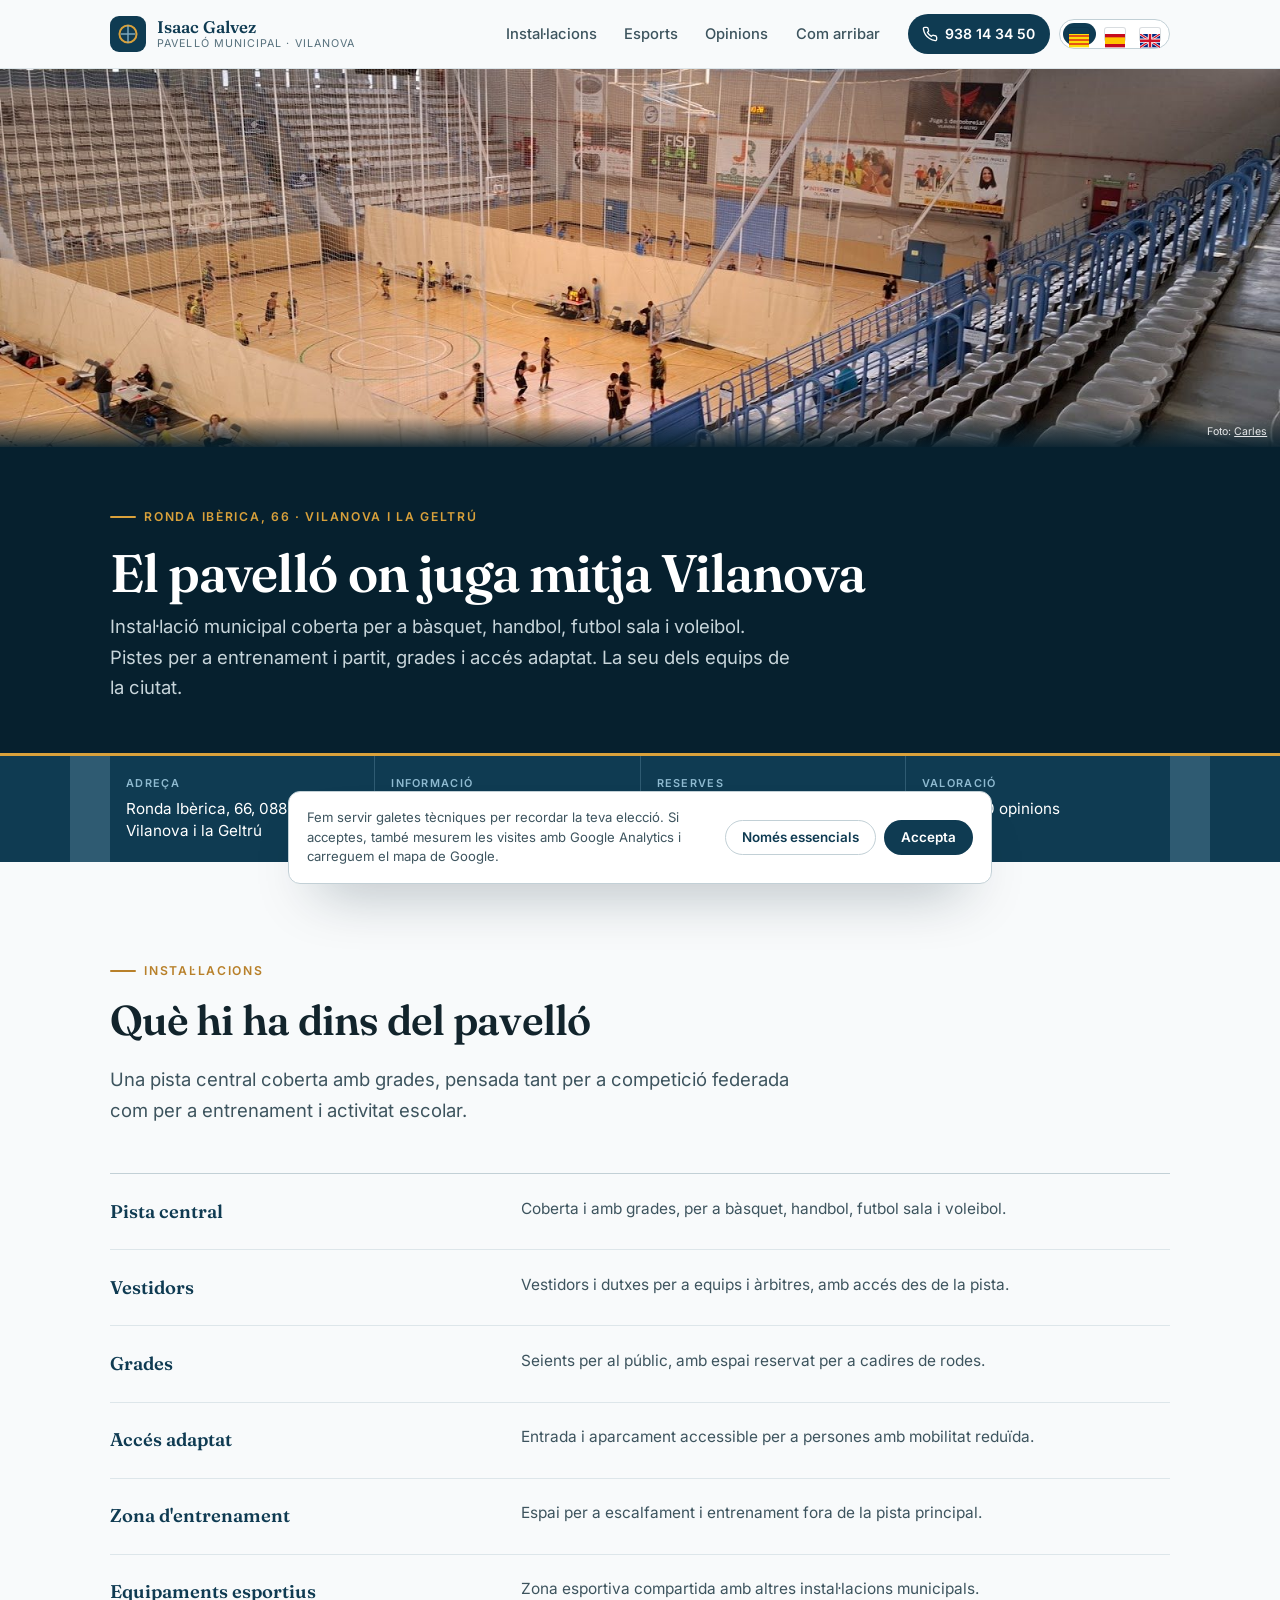
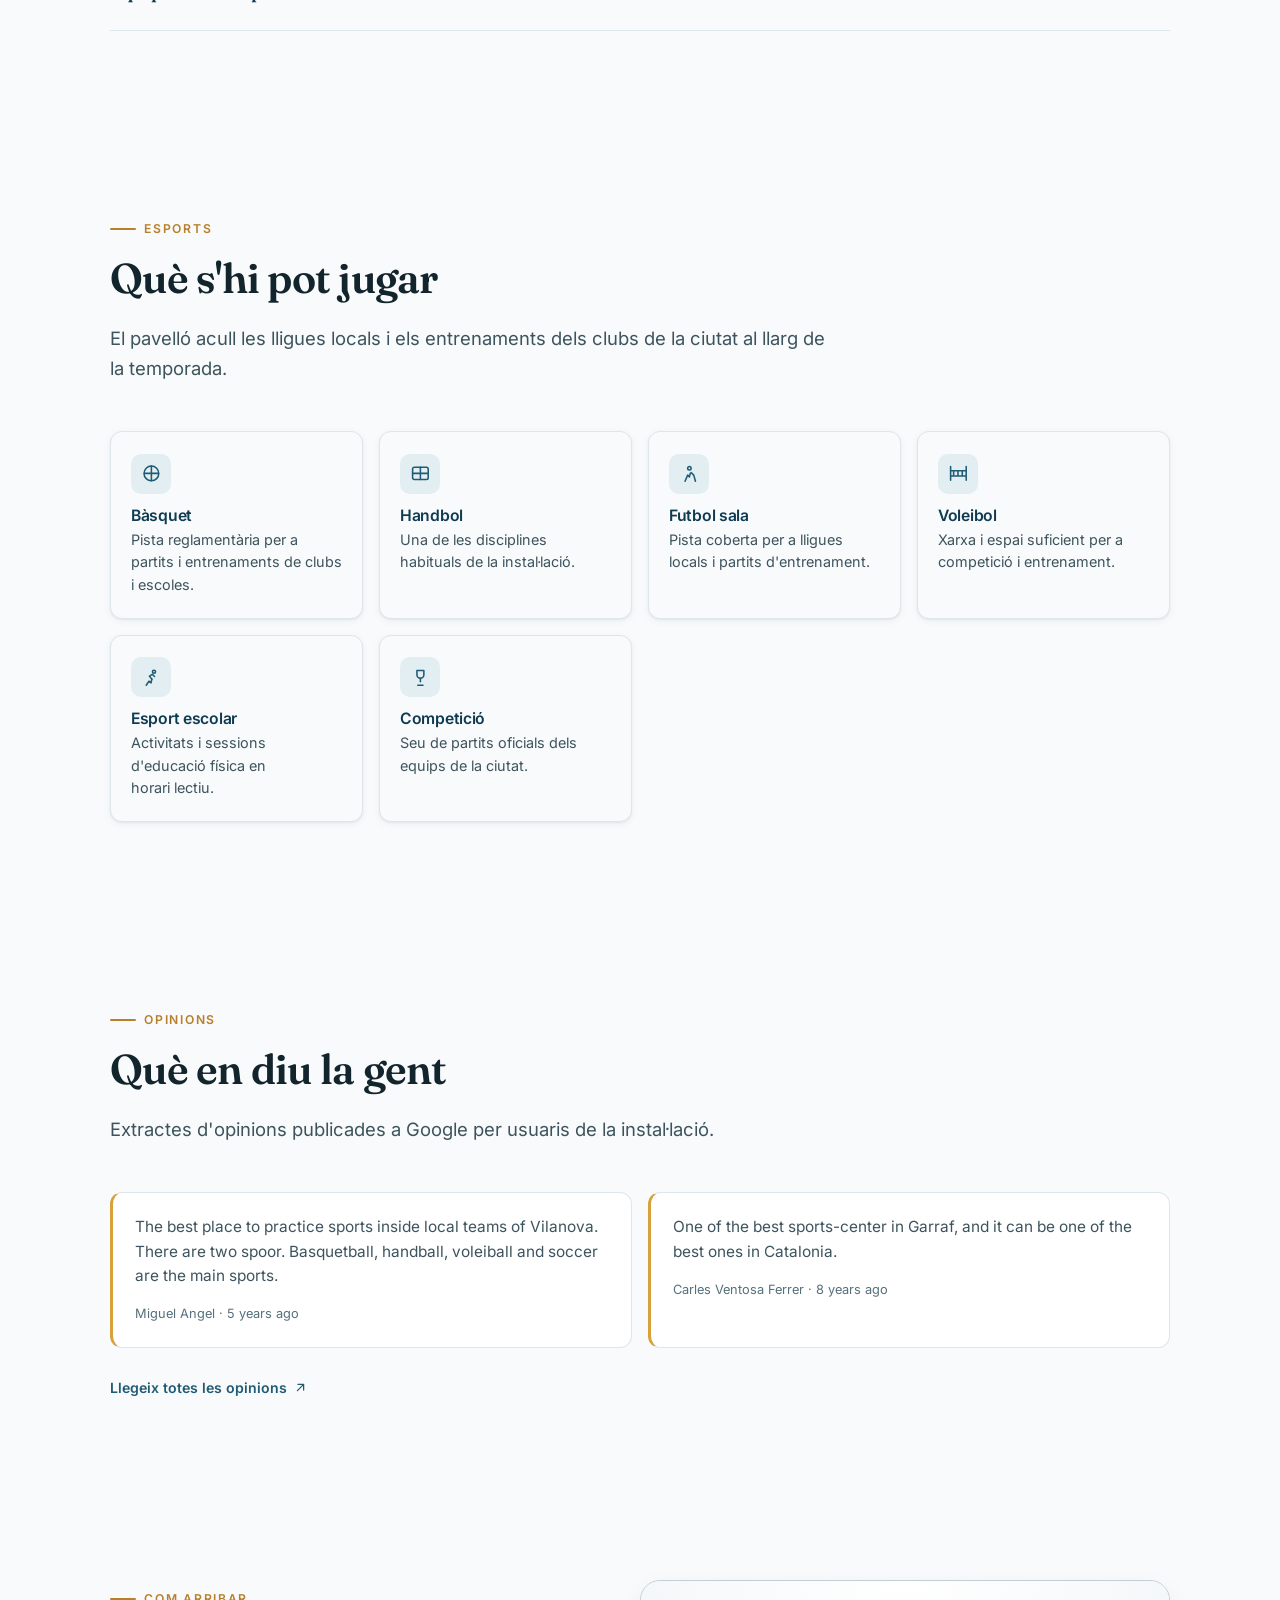
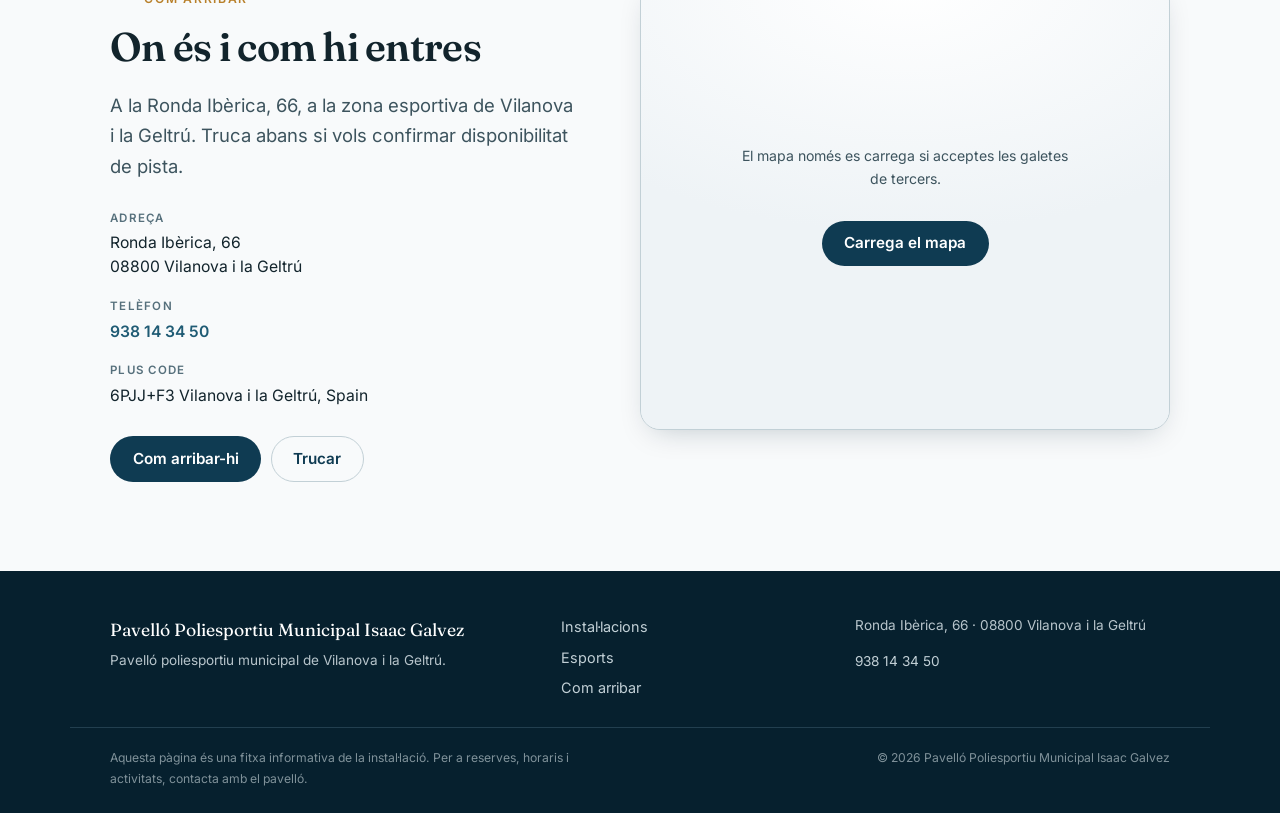
==== index.html @ d2d1a7c2 "Name the body sections for this business Anonymous <section class="section"> blocks read as a recolo" ====
<!DOCTYPE html>
<html lang="ca" dir="ltr">
<head>
<meta charset="utf-8">
<meta name="viewport" content="width=device-width, initial-scale=1">
<title>Pavelló Isaac Galvez · Poliesportiu municipal de Vilanova i la Geltrú</title>
<meta name="description" content="Pavelló poliesportiu municipal a la Ronda Ibèrica, 66, Vilanova i la Geltrú. Pistes per a bàsquet, handbol, futbol sala i voleibol, i espai per a entrenaments i competicions. Informació: 938 14 34 50.">
<meta name="author" content="Pavelló Poliesportiu Municipal Isaac Galvez">
<meta name="theme-color" content="#0f3b52">
<meta name="robots" content="index, follow">
<link rel="canonical" href="https://pavelloisaacgalvez.vilanovailageltru.info/">

<meta property="og:type" content="website">
<meta property="og:site_name" content="Pavelló Poliesportiu Municipal Isaac Galvez">
<meta property="og:title" content="Pavelló Isaac Galvez · Poliesportiu municipal de Vilanova i la Geltrú">
<meta property="og:description" content="Pavelló poliesportiu municipal a la Ronda Ibèrica, 66, Vilanova i la Geltrú. Pistes per a bàsquet, handbol, futbol sala i voleibol, i espai per a entrenaments i competicions. Informació: 938 14 34 50.">
<meta property="og:locale" content="ca_ES">
<meta property="og:url" content="https://pavelloisaacgalvez.vilanovailageltru.info/">
<meta property="og:image" content="https://pavelloisaacgalvez.vilanovailageltru.info/assets/img/og-image.jpg">
<meta property="og:image:width" content="1200">
<meta property="og:image:height" content="630">
<meta property="og:image:alt" content="Pavelló Poliesportiu Municipal Isaac Galvez, Vilanova i la Geltrú">
<meta name="twitter:card" content="summary_large_image">
<meta name="twitter:title" content="Pavelló Isaac Galvez · Poliesportiu municipal de Vilanova i la Geltrú">
<meta name="twitter:description" content="Pavelló poliesportiu municipal a la Ronda Ibèrica, 66, Vilanova i la Geltrú. Pistes per a bàsquet, handbol, futbol sala i voleibol, i espai per a entrenaments i competicions. Informació: 938 14 34 50.">
<meta name="twitter:image" content="https://pavelloisaacgalvez.vilanovailageltru.info/assets/img/og-image.jpg">


<link rel="alternate" hreflang="ca-ES" href="https://pavelloisaacgalvez.vilanovailageltru.info/">

<link rel="alternate" hreflang="es-ES" href="https://pavelloisaacgalvez.vilanovailageltru.info/es/">

<link rel="alternate" hreflang="en-GB" href="https://pavelloisaacgalvez.vilanovailageltru.info/en/">

<link rel="alternate" hreflang="x-default" href="https://pavelloisaacgalvez.vilanovailageltru.info/">


<link rel="icon" href="./assets/img/favicon.svg" type="image/svg+xml">
<link rel="apple-touch-icon" href="./assets/img/apple-touch-icon.png">
<link rel="manifest" href="./site.webmanifest">
<link rel="preload" href="./assets/fonts/fraunces-latin.woff2" as="font" type="font/woff2" crossorigin>
<link rel="preload" href="./assets/fonts/inter-latin.woff2" as="font" type="font/woff2" crossorigin>
<link rel="stylesheet" href="./assets/css/styles.css">

<!-- Google Analytics 4, consent-gated: nothing is fetched from Google until the
     visitor accepts, and storage stays denied by default until then. -->
<script>
  (function () {
    var ID = 'G-71LT2Q093H';
    var KEY = 'cookie-consent-v1';
    var accepted = false;
    try { accepted = localStorage.getItem(KEY) === 'accepted'; } catch (e) {}

    window.dataLayer = window.dataLayer || [];
    window.gtag = function () { window.dataLayer.push(arguments); };
    gtag('js', new Date());

    gtag('consent', 'default', {
      ad_storage: 'denied', ad_user_data: 'denied',
      ad_personalization: 'denied', analytics_storage: 'denied'
    });

    function load() {
      if (window.__gaLoaded) return;
      window.__gaLoaded = true;
      var s = document.createElement('script');
      s.async = true;
      s.src = 'https://www.googletagmanager.com/gtag/js?id=' + ID;
      document.head.appendChild(s);
      gtag('config', ID);
    }

    function grant() {
      load();
      gtag('consent', 'update', {
        ad_storage: 'granted', ad_user_data: 'granted',
        ad_personalization: 'granted', analytics_storage: 'granted'
      });
    }

    window.__analyticsConsent = function (isAccepted) {
      try { localStorage.setItem(KEY, isAccepted ? 'accepted' : 'essential'); } catch (e) {}
      if (isAccepted) grant();
    };

    if (accepted) grant();
  })();
</script>
<script type="application/ld+json">
{
  "@context": "https://schema.org",
  "@type": "SportsActivityLocation",
  "@id": "https://pavelloisaacgalvez.vilanovailageltru.info/#business",
  "name": "Pavelló Poliesportiu Municipal Isaac Galvez",
  "url": "https://pavelloisaacgalvez.vilanovailageltru.info",
  "image": "https://pavelloisaacgalvez.vilanovailageltru.info/assets/img/og-image.jpg",
  "telephone": "+34938143450",
  "address": {
    "@type": "PostalAddress",
    "streetAddress": "Ronda Ibèrica, 66",
    "postalCode": "08800",
    "addressLocality": "Vilanova i la Geltrú",
    "addressRegion": "Barcelona",
    "addressCountry": "ES"
  },
  "geo": {
    "@type": "GeoCoordinates",
    "latitude": 41.231128299999995,
    "longitude": 1.7302001999999999
  },
  "hasMap": "https://maps.google.com/?cid=15196568296949241903&g_mp=Cilnb29nbGUubWFwcy5wbGFjZXMudjEuUGxhY2VzLlNlYXJjaE5lYXJieRACGAQgAA",
  "inLanguage": "ca",
  "aggregateRating": {
    "@type": "AggregateRating",
    "ratingValue": 4.1,
    "reviewCount": 800,
    "bestRating": 5,
    "worstRating": 1
  }
}
</script>
</head>
<body>
<a class="skip-link" href="#main">Ves al contingut principal</a>

<header class="site-head">
  <div class="wrap site-head__inner">
    <a class="mark" href="./" aria-label="Pavelló Poliesportiu Municipal Isaac Galvez">
      <svg viewBox="0 0 40 40" width="36" height="36" aria-hidden="true">
        <rect width="40" height="40" rx="10" fill="#0f3b52"/>
        <circle cx="20" cy="20" r="9.5" fill="none" stroke="#d9a13b" stroke-width="2.2"/>
        <path d="M12 20h16M20 10.5v19" stroke="#8fbad0" stroke-width="1.6" opacity=".85"/>
      </svg>
      <span class="mark__text">
        <span class="mark__name">Isaac Galvez</span>
        <span class="mark__sub">Pavelló municipal · Vilanova</span>
      </span>
    </a>

    <nav class="site-nav" id="site-nav" data-open="false" aria-label="Navegació principal">
      <a href="#facilities">Instal·lacions</a>
      <a href="#sports">Esports</a>
      <a href="#reviews">Opinions</a>
      <a href="#visit">Com arribar</a>
    </nav>

    <div class="head-tools">
      <a class="head-phone" href="tel:+34938143450">
        <svg viewBox="0 0 24 24" width="16" height="16" fill="none" stroke="currentColor" stroke-width="2" stroke-linecap="round" stroke-linejoin="round" aria-hidden="true"><path d="M22 16.9v3a2 2 0 0 1-2.2 2 19.8 19.8 0 0 1-8.6-3.1 19.5 19.5 0 0 1-6-6A19.8 19.8 0 0 1 2.1 4.2 2 2 0 0 1 4.1 2h3a2 2 0 0 1 2 1.7c.1.9.4 1.8.7 2.6a2 2 0 0 1-.5 2.1L8.1 9.6a16 16 0 0 0 6 6l1.2-1.2a2 2 0 0 1 2.1-.5c.8.3 1.7.6 2.6.7a2 2 0 0 1 1.7 2.1Z"/></svg>
        938 14 34 50
      </a>
      <nav class="langs" aria-label="Canviar d&#39;idioma">
        
        <a class="langs__link" href="./" hreflang="ca" lang="ca" aria-current="true">
          <span class="langs__flag" aria-hidden="true"><svg viewBox="0 0 24 16"><rect width="24" height="16" fill="#fcdd09"/><g fill="#da121a"><rect y="1.6" width="24" height="1.6"/><rect y="6.4" width="24" height="1.6"/><rect y="11.2" width="24" height="1.6"/></g></svg></span>
          <span class="sr-only">Català</span>
        </a>
        
        <a class="langs__link" href="./es/" hreflang="es" lang="es">
          <span class="langs__flag" aria-hidden="true"><svg viewBox="0 0 24 16"><rect width="24" height="16" fill="#c60b1e"/><rect y="4" width="24" height="8" fill="#ffc400"/></svg></span>
          <span class="sr-only">Español</span>
        </a>
        
        <a class="langs__link" href="./en/" hreflang="en" lang="en">
          <span class="langs__flag" aria-hidden="true"><svg viewBox="0 0 24 16"><rect width="24" height="16" fill="#00247d"/><path d="M0 0 24 16M24 0 0 16" stroke="#fff" stroke-width="3.2"/><path d="M0 0 24 16M24 0 0 16" stroke="#cf142b" stroke-width="1.6"/><path d="M12 0v16M0 8h24" stroke="#fff" stroke-width="5.2"/><path d="M12 0v16M0 8h24" stroke="#cf142b" stroke-width="3"/></svg></span>
          <span class="sr-only">English</span>
        </a>
        
      </nav>
      <button class="nav-toggle" type="button" aria-expanded="false" aria-controls="site-nav" aria-label="Obre el menú de navegació">
        <svg viewBox="0 0 24 24" width="22" height="22" fill="none" stroke="currentColor" stroke-width="2" stroke-linecap="round" aria-hidden="true"><path d="M4 7h16M4 12h16M4 17h16"/></svg>
      </button>
    </div>
  </div>
</header>

<main id="main">

  <!-- HERO: a public facility, so the photo is the whole masthead and the two facts
       that matter (where, and when can I book) sit directly under it. -->
  <section class="masthead" aria-labelledby="masthead-title">
    
    <figure class="masthead__photo">
      <img src="./assets/img/hero-photo.jpg" alt="foto del pavelló poliesportiu" width="1600" height="1200" fetchpriority="high" decoding="async">
      
      <figcaption data-photo-credit>Foto: <a href="https://maps.google.com/maps/contrib/104892220434353843650" target="_blank" rel="noopener nofollow">Carles</a></figcaption>
      
    </figure>
    
    <div class="wrap masthead__body">
      <p class="kicker">Ronda Ibèrica, 66 · Vilanova i la Geltrú</p>
      <h1 id="masthead-title">El pavelló on juga mitja Vilanova</h1>
      <p class="masthead__lede">Instal·lació municipal coberta per a bàsquet, handbol, futbol sala i voleibol. Pistes per a entrenament i partit, grades i accés adaptat. La seu dels equips de la ciutat.</p>
    </div>
  </section>

  <!-- AT A GLANCE: the operational facts a visitor needs before anything else. -->
  <section class="strip" aria-label="El pavelló d&#39;un cop d&#39;ull">
    <div class="wrap strip__grid">
      <div class="strip__item">
        <span class="strip__label">Adreça</span>
        <span class="strip__value">Ronda Ibèrica, 66, 08800 Vilanova i la Geltrú</span>
      </div>
      <div class="strip__item">
        <span class="strip__label">Informació</span>
        <span class="strip__value"><a href="tel:+34938143450">938 14 34 50</a></span>
      </div>
      <div class="strip__item">
        <span class="strip__label">Reserves</span>
        <span class="strip__value">Per telèfon, segons disponibilitat</span>
      </div>
      <div class="strip__item">
        <span class="strip__label">Valoració</span>
        <span class="strip__value">4.1/5 · 800 opinions</span>
      </div>
    </div>
  </section>

  <section class="section facilities" id="facilities" aria-labelledby="facilities-title">
    <div class="wrap">
      <div class="section__head reveal">
        <p class="kicker">Instal·lacions</p>
        <h2 id="facilities-title">Què hi ha dins del pavelló</h2>
        <p class="lead">Una pista central coberta amb grades, pensada tant per a competició federada com per a entrenament i activitat escolar.</p>
      </div>

      <!-- Facilities as a definition list: each space with what it is used for.
           Not cards — a facility page reads like a spec sheet. -->
      <dl class="speclist">
        
        <div class="speclist__row reveal">
          <dt>Pista central</dt>
          <dd>Coberta i amb grades, per a bàsquet, handbol, futbol sala i voleibol.</dd>
        </div>
        
        <div class="speclist__row reveal">
          <dt>Vestidors</dt>
          <dd>Vestidors i dutxes per a equips i àrbitres, amb accés des de la pista.</dd>
        </div>
        
        <div class="speclist__row reveal">
          <dt>Grades</dt>
          <dd>Seients per al públic, amb espai reservat per a cadires de rodes.</dd>
        </div>
        
        <div class="speclist__row reveal">
          <dt>Accés adaptat</dt>
          <dd>Entrada i aparcament accessible per a persones amb mobilitat reduïda.</dd>
        </div>
        
        <div class="speclist__row reveal">
          <dt>Zona d&#39;entrenament</dt>
          <dd>Espai per a escalfament i entrenament fora de la pista principal.</dd>
        </div>
        
        <div class="speclist__row reveal">
          <dt>Equipaments esportius</dt>
          <dd>Zona esportiva compartida amb altres instal·lacions municipals.</dd>
        </div>
        
      </dl>
    </div>
  </section>

  <section class="section sports" id="sports" aria-labelledby="sports-title">
    <div class="wrap">
      <div class="section__head reveal">
        <p class="kicker">Esports</p>
        <h2 id="sports-title">Què s&#39;hi pot jugar</h2>
        <p class="lead">El pavelló acull les lligues locals i els entrenaments dels clubs de la ciutat al llarg de la temporada.</p>
      </div>

      <ul class="sportgrid">
        
        <li class="sport reveal">
          <span class="sport__icon" aria-hidden="true"><svg viewBox="0 0 24 24" fill="none" stroke="currentColor" stroke-width="1.8" stroke-linecap="round" stroke-linejoin="round" aria-hidden="true"><circle cx="12" cy="12" r="8.5"/><path d="M4 12h16M12 3.5v17"/></svg></span>
          <h3>Bàsquet</h3>
          <p>Pista reglamentària per a partits i entrenaments de clubs i escoles.</p>
        </li>
        
        <li class="sport reveal">
          <span class="sport__icon" aria-hidden="true"><svg viewBox="0 0 24 24" fill="none" stroke="currentColor" stroke-width="1.8" stroke-linecap="round" stroke-linejoin="round" aria-hidden="true"><rect x="3" y="5" width="18" height="14" rx="2"/><path d="M12 5v14M3 12h18"/></svg></span>
          <h3>Handbol</h3>
          <p>Una de les disciplines habituals de la instal·lació.</p>
        </li>
        
        <li class="sport reveal">
          <span class="sport__icon" aria-hidden="true"><svg viewBox="0 0 24 24" fill="none" stroke="currentColor" stroke-width="1.8" stroke-linecap="round" stroke-linejoin="round" aria-hidden="true"><circle cx="12" cy="6" r="2"/><path d="M7 21l3-7 2 2 1-4"/><path d="M14 11l3 3 2 7"/></svg></span>
          <h3>Futbol sala</h3>
          <p>Pista coberta per a lligues locals i partits d&#39;entrenament.</p>
        </li>
        
        <li class="sport reveal">
          <span class="sport__icon" aria-hidden="true"><svg viewBox="0 0 24 24" fill="none" stroke="currentColor" stroke-width="1.8" stroke-linecap="round" stroke-linejoin="round" aria-hidden="true"><path d="M3 4v16M21 4v16M3 9h18M3 15h18M6.5 9v6M11.5 9v6M16.5 9v6"/></svg></span>
          <h3>Voleibol</h3>
          <p>Xarxa i espai suficient per a competició i entrenament.</p>
        </li>
        
        <li class="sport reveal">
          <span class="sport__icon" aria-hidden="true"><svg viewBox="0 0 24 24" fill="none" stroke="currentColor" stroke-width="1.8" stroke-linecap="round" stroke-linejoin="round" aria-hidden="true"><circle cx="15" cy="5.5" r="1.8"/><path d="M6 21l3.2-4.6 2.4 1.9.9-4.3"/><path d="M12.5 14 9.8 10.6 13 8.4l2.6 2.6"/></svg></span>
          <h3>Esport escolar</h3>
          <p>Activitats i sessions d&#39;educació física en horari lectiu.</p>
        </li>
        
        <li class="sport reveal">
          <span class="sport__icon" aria-hidden="true"><svg viewBox="0 0 24 24" fill="none" stroke="currentColor" stroke-width="1.8" stroke-linecap="round" stroke-linejoin="round" aria-hidden="true"><path d="M8 4h8v5a4 4 0 0 1-8 0Z"/><path d="M12 13v4M9 21h6"/></svg></span>
          <h3>Competició</h3>
          <p>Seu de partits oficials dels equips de la ciutat.</p>
        </li>
        
      </ul>
    </div>
  </section>

  <section class="section guestvoices" id="reviews" aria-labelledby="reviews-title">
    <div class="wrap">
      <div class="section__head reveal">
        <p class="kicker">Opinions</p>
        <h2 id="reviews-title">Què en diu la gent</h2>
        <p class="lead">Extractes d&#39;opinions publicades a Google per usuaris de la instal·lació.</p>
      </div>
      <div class="quotes">
        
        <figure class="quote reveal">
          <blockquote><p>The best place to practice sports inside local teams of Vilanova. There are two spoor. Basquetball, handball, voleiball and soccer are the main sports.</p></blockquote>
          <figcaption>Miguel Angel · 5 years ago</figcaption>
        </figure>
        
        <figure class="quote reveal">
          <blockquote><p>One of the best sports-center in Garraf, and it can be one of the best ones in Catalonia.</p></blockquote>
          <figcaption>Carles Ventosa Ferrer · 8 years ago</figcaption>
        </figure>
        
      </div>
      <a class="morelink" href="https://www.google.com/maps/place//data=!4m4!3m3!1s0x12a3871e90bca39d:0xd2e50e59e89f582f!9m1!1b1?g_mp=Cilnb29nbGUubWFwcy5wbGFjZXMudjEuUGxhY2VzLlNlYXJjaE5lYXJieRACGAQgAA" target="_blank" rel="noopener">
        Llegeix totes les opinions
        <svg viewBox="0 0 24 24" width="15" height="15" fill="none" stroke="currentColor" stroke-width="2" stroke-linecap="round" stroke-linejoin="round" aria-hidden="true"><path d="M7 17 17 7M8 7h9v9"/></svg>
      </a>
    </div>
  </section>

  <section class="section location" id="visit" aria-labelledby="visit-title">
    <div class="wrap visit">
      <div class="visit__text reveal">
        <p class="kicker">Com arribar</p>
        <h2 id="visit-title">On és i com hi entres</h2>
        <p class="lead">A la Ronda Ibèrica, 66, a la zona esportiva de Vilanova i la Geltrú. Truca abans si vols confirmar disponibilitat de pista.</p>

        <dl class="visitlist">
          <div>
            <dt>Adreça</dt>
            <dd>Ronda Ibèrica, 66<br>08800 Vilanova i la Geltrú</dd>
          </div>
          <div>
            <dt>Telèfon</dt>
            <dd><a href="tel:+34938143450">938 14 34 50</a></dd>
          </div>
          <div>
            <dt>Plus Code</dt>
            <dd>6PJJ+F3 Vilanova i la Geltrú, Spain</dd>
          </div>
        </dl>

        <div class="visit__actions">
          <a class="btn btn--solid" href="https://www.google.com/maps/dir/?api=1&amp;destination=41.231128299999995,1.7302001999999999" target="_blank" rel="noopener">Com arribar-hi</a>
          <a class="btn btn--outline" href="tel:+34938143450">Trucar</a>
        </div>
      </div>

      <div class="mapshell" id="map-shell" data-map-loaded="false">
        <div class="mapgate">
          <p>El mapa només es carrega si acceptes les galetes de tercers.</p>
          <button class="btn btn--solid" type="button" data-map-load>Carrega el mapa</button>
        </div>
        <template id="map-template">
          <iframe title="Mapa amb la ubicació del Pavelló Isaac Galvez" src="https://www.google.com/maps?q=41.231128299999995,1.7302001999999999&amp;hl=ca&amp;z=16&amp;output=embed" width="600" height="480" loading="lazy" referrerpolicy="no-referrer-when-downgrade" allowfullscreen></iframe>
        </template>
      </div>
    </div>
  </section>

</main>

<footer class="site-foot">
  <div class="wrap site-foot__inner">
    <div>
      <p class="site-foot__name">Pavelló Poliesportiu Municipal Isaac Galvez</p>
      <p class="site-foot__meta">Pavelló poliesportiu municipal de Vilanova i la Geltrú.</p>
    </div>
    <nav aria-label="Navegació">
      <ul>
        <li><a href="#facilities">Instal·lacions</a></li>
        <li><a href="#sports">Esports</a></li>
        <li><a href="#visit">Com arribar</a></li>
      </ul>
    </nav>
    <div>
      <p class="site-foot__meta">Ronda Ibèrica, 66 · 08800 Vilanova i la Geltrú</p>
      <p class="site-foot__meta"><a href="tel:+34938143450">938 14 34 50</a></p>
    </div>
  </div>
  <div class="wrap site-foot__legal">
    <p>Aquesta pàgina és una fitxa informativa de la instal·lació. Per a reserves, horaris i activitats, contacta amb el pavelló.</p>
    <p>© <span id="year">2026</span> Pavelló Poliesportiu Municipal Isaac Galvez</p>
  </div>
</footer>

<div class="cookies" id="cookiebar" role="region" aria-label="Més informació" data-visible="false">
  <p>Fem servir galetes tècniques per recordar la teva elecció. Si acceptes, també mesurem les visites amb Google Analytics i carreguem el mapa de Google.</p>
  <div class="cookies__actions">
    <button class="btn btn--outline btn--sm" type="button" data-cookie="essential">Només essencials</button>
    <button class="btn btn--solid btn--sm" type="button" data-cookie="accept">Accepta</button>
  </div>
</div>

<script src="./assets/js/main.js" defer></script>
</body>
</html>
---- assets/css/styles.css ----
/* ============================================================
   Pavelló Isaac Galvez — municipal sports pavilion
   Written for this structure: masthead photo, fact strip,
   spec-list facilities, sport grid. No restaurant components.
   ============================================================ */

@font-face {
  font-family: "Fraunces";
  font-style: normal;
  font-weight: 400 700;
  font-display: swap;
  src: url("../fonts/fraunces-latin.woff2") format("woff2");
  unicode-range: U+0000-00FF, U+0131, U+0152-0153, U+02BB-02BC, U+02C6, U+02DA,
    U+02DC, U+2000-206F, U+2074, U+20AC, U+2122, U+2191, U+2193, U+2212, U+2215, U+FEFF, U+FFFD;
}
@font-face {
  font-family: "Fraunces";
  font-style: normal;
  font-weight: 400 700;
  font-display: swap;
  src: url("../fonts/fraunces-latin-ext.woff2") format("woff2");
  unicode-range: U+0100-02BA, U+02BD-02C5, U+02C7-02CC, U+02CE-02D7, U+02DD-02FF, U+0304,
    U+0308, U+0329, U+1D00-1DBF, U+1E00-1E9F, U+1EF2-1EFF, U+2020, U+20A0-20AB, U+20AD-20C0,
    U+2113, U+2C60-2C7F, U+A720-A7FF;
}
@font-face {
  font-family: "Inter";
  font-style: normal;
  font-weight: 400 600;
  font-display: swap;
  src: url("../fonts/inter-latin.woff2") format("woff2");
  unicode-range: U+0000-00FF, U+0131, U+0152-0153, U+02BB-02BC, U+02C6, U+02DA, U+02DC,
    U+2000-206F, U+2074, U+20AC, U+2122, U+2191, U+2193, U+2212, U+2215, U+FEFF, U+FFFD;
}
@font-face {
  font-family: "Inter";
  font-style: normal;
  font-weight: 400 600;
  font-display: swap;
  src: url("../fonts/inter-latin-ext.woff2") format("woff2");
  unicode-range: U+0100-02BA, U+02BD-02C5, U+02C7-02CC, U+02CE-02D7, U+02DD-02FF, U+0304,
    U+0308, U+0329, U+1D00-1DBF, U+1E00-1E9F, U+1EF2-1EFF, U+2020, U+20A0-20AB, U+20AD-20C0,
    U+2113, U+2C60-2C7F, U+A720-A7FF;
}

:root {
  /* Civic navy and a single warm accent: a municipal sports hall, not a gym brand. */
  --navy-950: #06202e;
  --navy-900: #0f3b52;
  --navy-800: #17495f;
  --navy-700: #1f5b74;
  --navy-500: #3d8298;
  --navy-300: #8fbad0;
  --navy-100: #e3eef3;

  --paper-50: #f8fafb;
  --paper-100: #eef3f6;
  --paper-200: #dde6ea;
  --paper-300: #c2d0d6;

  --accent-600: #b8802a;
  --accent-500: #d9a13b;
  --accent-100: #fbf1de;

  --ink: #12242c;
  --ink-soft: #3d545e;
  --ink-mute: #56707c;

  --radius-sm: 6px;
  --radius: 12px;
  --radius-lg: 20px;
  --shadow-sm: 0 1px 2px rgba(6, 32, 46, .06), 0 2px 8px rgba(6, 32, 46, .05);
  --shadow: 0 10px 30px -12px rgba(6, 32, 46, .25);
  --shadow-lg: 0 30px 60px -30px rgba(6, 32, 46, .42);

  /* Layout tokens: these are not decoration. Losing them makes every section
     render flush to the viewport edge. */
  --wrap: 1140px;
  --pad: clamp(1.125rem, 4vw, 2.5rem);
  --section-y: clamp(3.5rem, 7vw, 6rem);

  --font-display: "Fraunces", Georgia, "Times New Roman", serif;
  --font-sans: "Inter", -apple-system, BlinkMacSystemFont, "Segoe UI", Roboto, Helvetica, Arial, sans-serif;

  color-scheme: light;
}

*, *::before, *::after { box-sizing: border-box; }
html { -webkit-text-size-adjust: 100%; scroll-behavior: smooth; scroll-padding-top: 5rem; }
body {
  margin: 0;
  background: var(--paper-50);
  color: var(--ink);
  font-family: var(--font-sans);
  font-size: 1.0625rem;
  line-height: 1.65;
  -webkit-font-smoothing: antialiased;
  overflow-x: hidden;
}
img, svg, iframe { max-width: 100%; }
img { height: auto; display: block; }
h1, h2, h3 {
  font-family: var(--font-display);
  font-weight: 600;
  line-height: 1.12;
  letter-spacing: -.018em;
  margin: 0 0 .5em;
  text-wrap: balance;
}
p { margin: 0 0 1em; text-wrap: pretty; }
p:last-child { margin-bottom: 0; }
a { color: var(--navy-700); }
a:hover { color: var(--accent-600); }
ul, ol { margin: 0; padding: 0; list-style: none; }
:where(a, button, summary, input):focus-visible { outline: 3px solid var(--navy-500); outline-offset: 3px; border-radius: 4px; }
::selection { background: var(--navy-300); color: var(--navy-950); }

.wrap { width: 100%; max-width: var(--wrap); margin-inline: auto; padding-inline: var(--pad); }
.section { padding-block: var(--section-y); }
.section--tint { background: var(--paper-100); }

.sr-only {
  position: absolute; width: 1px; height: 1px; padding: 0; margin: -1px;
  overflow: hidden; clip: rect(0 0 0 0); white-space: nowrap; border: 0;
}
.skip-link {
  position: absolute; left: -9999px; top: 0; z-index: 100;
  background: var(--navy-900); color: #fff; padding: .75rem 1.25rem;
  border-radius: 0 0 var(--radius-sm) 0; text-decoration: none;
}
.skip-link:focus { left: 0; }

/* ---------- typography helpers ---------- */
.kicker {
  display: inline-flex; align-items: center; gap: .55rem;
  font-size: .76rem; font-weight: 600; letter-spacing: .14em;
  text-transform: uppercase; color: var(--accent-600); margin: 0 0 1rem;
}
.kicker::before { content: ""; width: 1.6rem; height: 2px; background: currentColor; border-radius: 2px; }
.section--tint .kicker { color: var(--accent-600); }
.lead { font-size: clamp(1.02rem, .97rem + .3vw, 1.15rem); color: var(--ink-soft); max-width: 60ch; }
.section__head { max-width: 46rem; margin-bottom: clamp(2rem, 4vw, 3rem); }
.section__head h2 { font-size: clamp(1.7rem, 1.15rem + 2.1vw, 2.6rem); }

/* ---------- header ---------- */
.site-head {
  position: sticky; top: 0; z-index: 50;
  background: rgba(248, 250, 251, .94);
  backdrop-filter: blur(12px);
  border-bottom: 1px solid var(--paper-200);
}
.site-head__inner { display: flex; align-items: center; gap: 1rem; min-height: 4.25rem; }
.mark { display: inline-flex; align-items: center; gap: .7rem; text-decoration: none; color: var(--navy-900); margin-right: auto; min-width: 0; }
.mark:hover { color: var(--navy-900); }
.mark svg { flex: none; }
.mark__text { display: flex; flex-direction: column; line-height: 1.15; min-width: 0; }
.mark__name { font-family: var(--font-display); font-size: 1.05rem; font-weight: 600; white-space: nowrap; }
.mark__sub { font-size: .67rem; letter-spacing: .1em; text-transform: uppercase; color: var(--ink-mute); white-space: nowrap; }

.site-nav { display: flex; gap: .2rem; }
.site-nav a {
  display: block; padding: .5rem .75rem; border-radius: 999px;
  text-decoration: none; color: var(--ink-soft); font-size: .92rem; font-weight: 500; white-space: nowrap;
}
.site-nav a:hover { background: var(--paper-100); color: var(--navy-900); }

.head-tools { display: flex; align-items: center; gap: .6rem; }
.head-phone {
  display: inline-flex; align-items: center; gap: .45rem;
  padding: .5rem .9rem; border-radius: 999px;
  background: var(--navy-900); color: #fff;
  text-decoration: none; font-size: .88rem; font-weight: 600; white-space: nowrap;
}
.head-phone:hover { background: var(--navy-800); color: #fff; }
.head-phone svg { flex: none; }

.langs { display: flex; align-items: center; gap: .15rem; padding: .18rem; border: 1px solid var(--paper-300); border-radius: 999px; background: #fff; }
.langs__link { display: inline-flex; align-items: center; padding: .3rem .4rem; border-radius: 999px; text-decoration: none; }
.langs__link:hover { background: var(--paper-100); }
.langs__link[aria-current="true"] { background: var(--navy-900); }
.langs__flag { width: 20px; height: 13px; border-radius: 2px; display: block; box-shadow: 0 0 0 1px rgba(6,32,46,.15); }
.nav-toggle {
  display: none; align-items: center; justify-content: center;
  width: 2.6rem; height: 2.6rem; border: 1px solid var(--paper-300); border-radius: var(--radius-sm);
  background: transparent; color: var(--navy-900); cursor: pointer;
}
.nav-toggle:hover { background: var(--paper-100); }

/* ---------- buttons ---------- */
.btn {
  display: inline-flex; align-items: center; justify-content: center; gap: .5rem;
  padding: .8rem 1.35rem; border-radius: 999px; border: 1.5px solid transparent;
  font-family: var(--font-sans); font-size: .95rem; font-weight: 600; line-height: 1.2;
  text-decoration: none; cursor: pointer;
  transition: background-color .18s ease, color .18s ease, border-color .18s ease, transform .18s ease;
}
.btn:hover { transform: translateY(-1px); }
.btn--solid { background: var(--navy-900); color: #fff; }
.btn--solid:hover { background: var(--navy-800); color: #fff; }
.btn--outline { background: transparent; border-color: var(--paper-300); color: var(--navy-900); }
.btn--outline:hover { background: #fff; border-color: var(--navy-300); color: var(--navy-900); }
.btn--sm { padding: .5rem 1rem; font-size: .84rem; }

/* ---------- masthead ---------- */
.masthead { background: var(--navy-950); color: var(--paper-50); }
.masthead__photo { margin: 0; position: relative; }
.masthead__photo img {
  width: 100%;
  height: clamp(15rem, 42vh, 30rem);
  object-fit: cover;
  object-position: center 55%;
  display: block;
}
.masthead__photo figcaption {
  position: absolute; inset: auto 0 0 0;
  padding: .4rem .8rem;
  font-size: .66rem;
  text-align: right;
  color: rgba(248, 250, 251, .9);
  background: linear-gradient(to top, rgba(6, 32, 46, .9), rgba(6, 32, 46, 0));
}
.masthead__photo figcaption a { color: inherit; text-decoration: underline; }
.masthead__body { padding-block: clamp(2rem, 4vw, 3.25rem); }
.masthead__body .kicker { color: var(--accent-500); }
.masthead h1 {
  font-size: clamp(1.9rem, 1.2rem + 3.1vw, 3.3rem);
  color: #fff;
  max-width: 26ch;
  margin-bottom: .55rem;
}
.masthead__lede { font-size: clamp(1rem, .96rem + .35vw, 1.15rem); color: rgba(227, 238, 243, .88); max-width: 58ch; }

/* ---------- fact strip ---------- */
.strip { background: var(--navy-900); color: var(--paper-50); border-top: 3px solid var(--accent-500); }
.strip__grid {
  display: grid;
  grid-template-columns: repeat(4, minmax(0, 1fr));
  gap: 1px;
  background: rgba(143, 186, 208, .25);
}
.strip__item { background: var(--navy-900); padding: 1.15rem 1rem 1.25rem; }
.strip__label {
  display: block; font-size: .68rem; font-weight: 600; letter-spacing: .12em;
  text-transform: uppercase; color: var(--navy-300); margin-bottom: .35rem;
}
.strip__value { display: block; font-size: .95rem; line-height: 1.45; color: #fff; }
.strip__value a { color: #fff; text-decoration: underline; text-decoration-color: rgba(217, 161, 59, .8); text-underline-offset: 3px; }
.strip__value a:hover { color: var(--accent-500); }

/* ---------- facilities spec list ---------- */
.speclist { margin: 0; border-top: 1px solid var(--paper-300); }
.speclist__row {
  display: grid;
  grid-template-columns: minmax(0, 4fr) minmax(0, 7fr);
  gap: 1.5rem 2.5rem;
  align-items: start;
  padding: 1.4rem 0;
  border-bottom: 1px solid var(--paper-200);
}
.speclist dt {
  font-family: var(--font-display);
  font-size: 1.15rem;
  font-weight: 600;
  color: var(--navy-900);
}
.speclist dd { margin: 0; color: var(--ink-soft); font-size: .96rem; line-height: 1.6; }

/* ---------- sports grid ---------- */
.sportgrid {
  display: grid;
  grid-template-columns: repeat(auto-fit, minmax(min(100%, 15rem), 1fr));
  gap: 1rem;
}
.sport {
  background: var(--paper-50);
  border: 1px solid var(--paper-200);
  border-radius: var(--radius);
  padding: 1.35rem 1.25rem;
  box-shadow: var(--shadow-sm);
}
.sport__icon {
  display: grid; place-items: center;
  width: 2.5rem; height: 2.5rem; border-radius: 10px;
  background: var(--navy-100); color: var(--navy-700); margin-bottom: .8rem;
}
.sport__icon svg { width: 1.3rem; height: 1.3rem; }
.sport h3 { font-family: var(--font-sans); font-size: .98rem; font-weight: 600; margin: 0 0 .3rem; color: var(--navy-900); }
.sport p { margin: 0; font-size: .9rem; color: var(--ink-soft); line-height: 1.55; }

/* ---------- reviews ---------- */
.quotes {
  display: grid;
  grid-template-columns: repeat(auto-fit, minmax(min(100%, 17rem), 1fr));
  gap: 1rem;
}
.quote {
  margin: 0;
  background: #fff;
  border: 1px solid var(--paper-200);
  border-left: 3px solid var(--accent-500);
  border-radius: var(--radius);
  padding: 1.4rem 1.35rem;
}
.quote blockquote { margin: 0 0 .9rem; }
.quote blockquote p { font-size: .96rem; line-height: 1.6; color: var(--ink-soft); }
.quote figcaption { font-size: .8rem; color: var(--ink-mute); }
.morelink {
  display: inline-flex; align-items: center; gap: .4rem;
  margin-top: 1.75rem; font-weight: 600; font-size: .88rem;
  color: var(--navy-700); text-decoration: none;
}
.morelink:hover { text-decoration: underline; }

/* ---------- visit ---------- */
.visit {
  display: grid;
  grid-template-columns: minmax(0, .95fr) minmax(0, 1.05fr);
  gap: clamp(1.75rem, 4vw, 3.5rem);
  align-items: start;
}
.visit h2 { font-size: clamp(1.7rem, 1.15rem + 2.1vw, 2.5rem); }
.visitlist { display: grid; gap: 1.1rem; margin: 1.75rem 0; }
.visitlist dt {
  font-size: .72rem; font-weight: 600; letter-spacing: .11em; text-transform: uppercase;
  color: var(--ink-mute); margin-bottom: .2rem;
}
.visitlist dd { margin: 0; font-size: .98rem; line-height: 1.55; color: var(--ink); }
.visitlist dd a { color: var(--navy-700); font-weight: 600; text-decoration: none; }
.visitlist dd a:hover { text-decoration: underline; }
.visit__actions { display: flex; flex-wrap: wrap; gap: .6rem; }

.mapshell {
  position: relative;
  min-height: 24rem;
  aspect-ratio: 4 / 3.4;
  border-radius: var(--radius-lg);
  overflow: hidden;
  border: 1px solid var(--paper-300);
  box-shadow: var(--shadow);
  background: var(--paper-100);
}
.mapshell iframe { display: block; width: 100%; height: 100%; border: 0; }
.mapgate {
  position: absolute; inset: 0;
  display: grid; place-content: center; justify-items: center; gap: 1rem;
  text-align: center; padding: 2rem 1.5rem;
  background: radial-gradient(120% 80% at 50% 0%, #fff, var(--paper-100) 70%);
}
.mapgate p { font-size: .88rem; color: var(--ink-soft); max-width: 24rem; }
[data-map-loaded="true"] .mapgate { display: none; }

/* ---------- footer ---------- */
.site-foot { background: var(--navy-950); color: rgba(227, 238, 243, .8); padding-block: 2.75rem 1.5rem; font-size: .9rem; }
.site-foot__inner {
  display: grid;
  grid-template-columns: minmax(0, 1.6fr) minmax(0, 1fr) minmax(0, 1.2fr);
  gap: 2rem;
  padding-bottom: 1.75rem;
  border-bottom: 1px solid rgba(143, 186, 208, .2);
}
.site-foot__name { font-family: var(--font-display); font-size: 1.1rem; color: #fff; margin-bottom: .35rem; }
.site-foot__meta { font-size: .85rem; line-height: 1.6; }
.site-foot a { color: rgba(227, 238, 243, .85); text-decoration: none; }
.site-foot a:hover { color: #fff; text-decoration: underline; }
.site-foot nav ul { display: grid; gap: .4rem; }
.site-foot__legal {
  display: flex; flex-wrap: wrap; gap: 1rem; justify-content: space-between;
  padding-top: 1.25rem; font-size: .76rem; color: rgba(227, 238, 243, .55);
}
.site-foot__legal p { margin: 0; max-width: 62ch; }

/* ---------- cookie bar ---------- */
.cookies {
  position: fixed; left: 50%; bottom: 1rem; z-index: 90;
  transform: translate(-50%, 160%);
  width: min(calc(100% - 1.5rem), 44rem);
  display: flex; flex-wrap: wrap; align-items: center; gap: .75rem 1rem;
  background: #fff; border: 1px solid var(--paper-300); border-radius: var(--radius);
  box-shadow: var(--shadow-lg); padding: 1rem 1.1rem;
  opacity: 0; pointer-events: none;
  transition: transform .32s cubic-bezier(.22, 1, .36, 1), opacity .28s ease;
}
.cookies[data-visible="true"] { transform: translate(-50%, 0); opacity: 1; pointer-events: auto; }
.cookies p { flex: 1 1 16rem; margin: 0; font-size: .82rem; line-height: 1.5; color: var(--ink-soft); }
.cookies__actions { display: flex; gap: .5rem; flex: none; }

/* ---------- reveal ---------- */
.reveal { opacity: 0; transform: translateY(16px); transition: opacity .55s ease, transform .55s cubic-bezier(.22,1,.36,1); }
.reveal.is-visible { opacity: 1; transform: none; }
@media (prefers-reduced-motion: reduce) {
  html { scroll-behavior: auto; }
  .reveal { opacity: 1; transform: none; transition: none; }
  .btn:hover { transform: none; }
}

/* ---------- responsive ---------- */
@media (max-width: 1024px) {
  .visit { grid-template-columns: 1fr; }
  .strip__grid { grid-template-columns: repeat(2, minmax(0, 1fr)); }
  .speclist__row { grid-template-columns: 1fr; gap: .4rem; }
  .site-foot__inner { grid-template-columns: 1fr 1fr; }
}
@media (max-width: 860px) {
  .site-nav {
    position: fixed; inset: 4.25rem 0 auto; display: none;
    background: var(--paper-50); border-bottom: 1px solid var(--paper-200);
    box-shadow: var(--shadow); padding: .5rem var(--pad) 1rem;
  }
  .site-nav[data-open="true"] { display: grid; gap: .1rem; }
  .site-nav a { padding: .9rem .4rem; border-bottom: 1px solid var(--paper-200); border-radius: 0; font-size: 1rem; }
  .nav-toggle { display: inline-flex; }
  .head-phone span { display: none; }
  .head-phone { padding: .5rem; }
  .mark__sub { display: none; }
}
@media (max-width: 640px) {
  body { font-size: 1rem; }
  .strip__grid { grid-template-columns: 1fr; }
  .masthead__photo img { height: clamp(12rem, 34vh, 18rem); }
  .visit__actions { flex-direction: column; }
  .visit__actions .btn { width: 100%; }
  .site-foot__inner { grid-template-columns: 1fr; gap: 1.5rem; }
  .mapshell { min-height: 18rem; aspect-ratio: 1 / 1; }
  .cookies__actions { width: 100%; }
  .cookies__actions .btn { flex: 1; }
}
@media print {
  .site-head, .cookies, .site-nav { display: none !important; }
  .reveal { opacity: 1 !important; transform: none !important; }
}
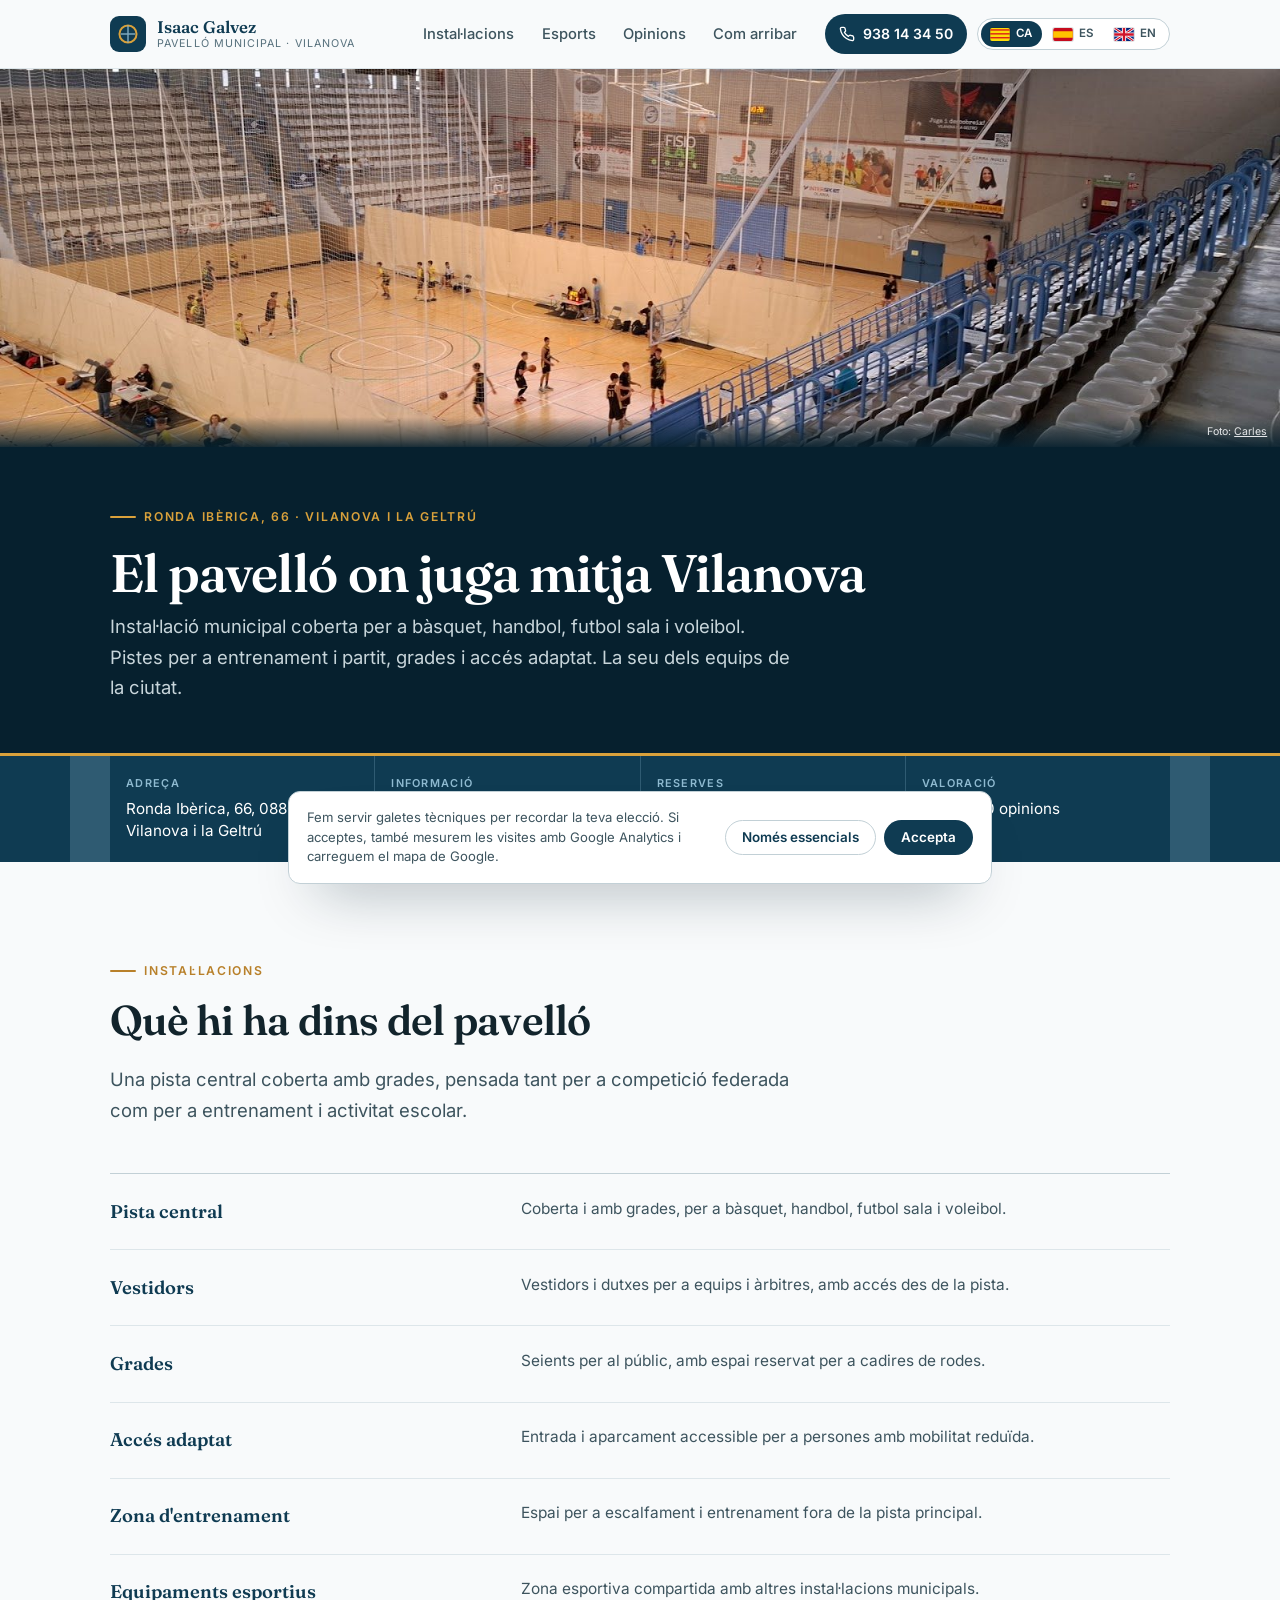
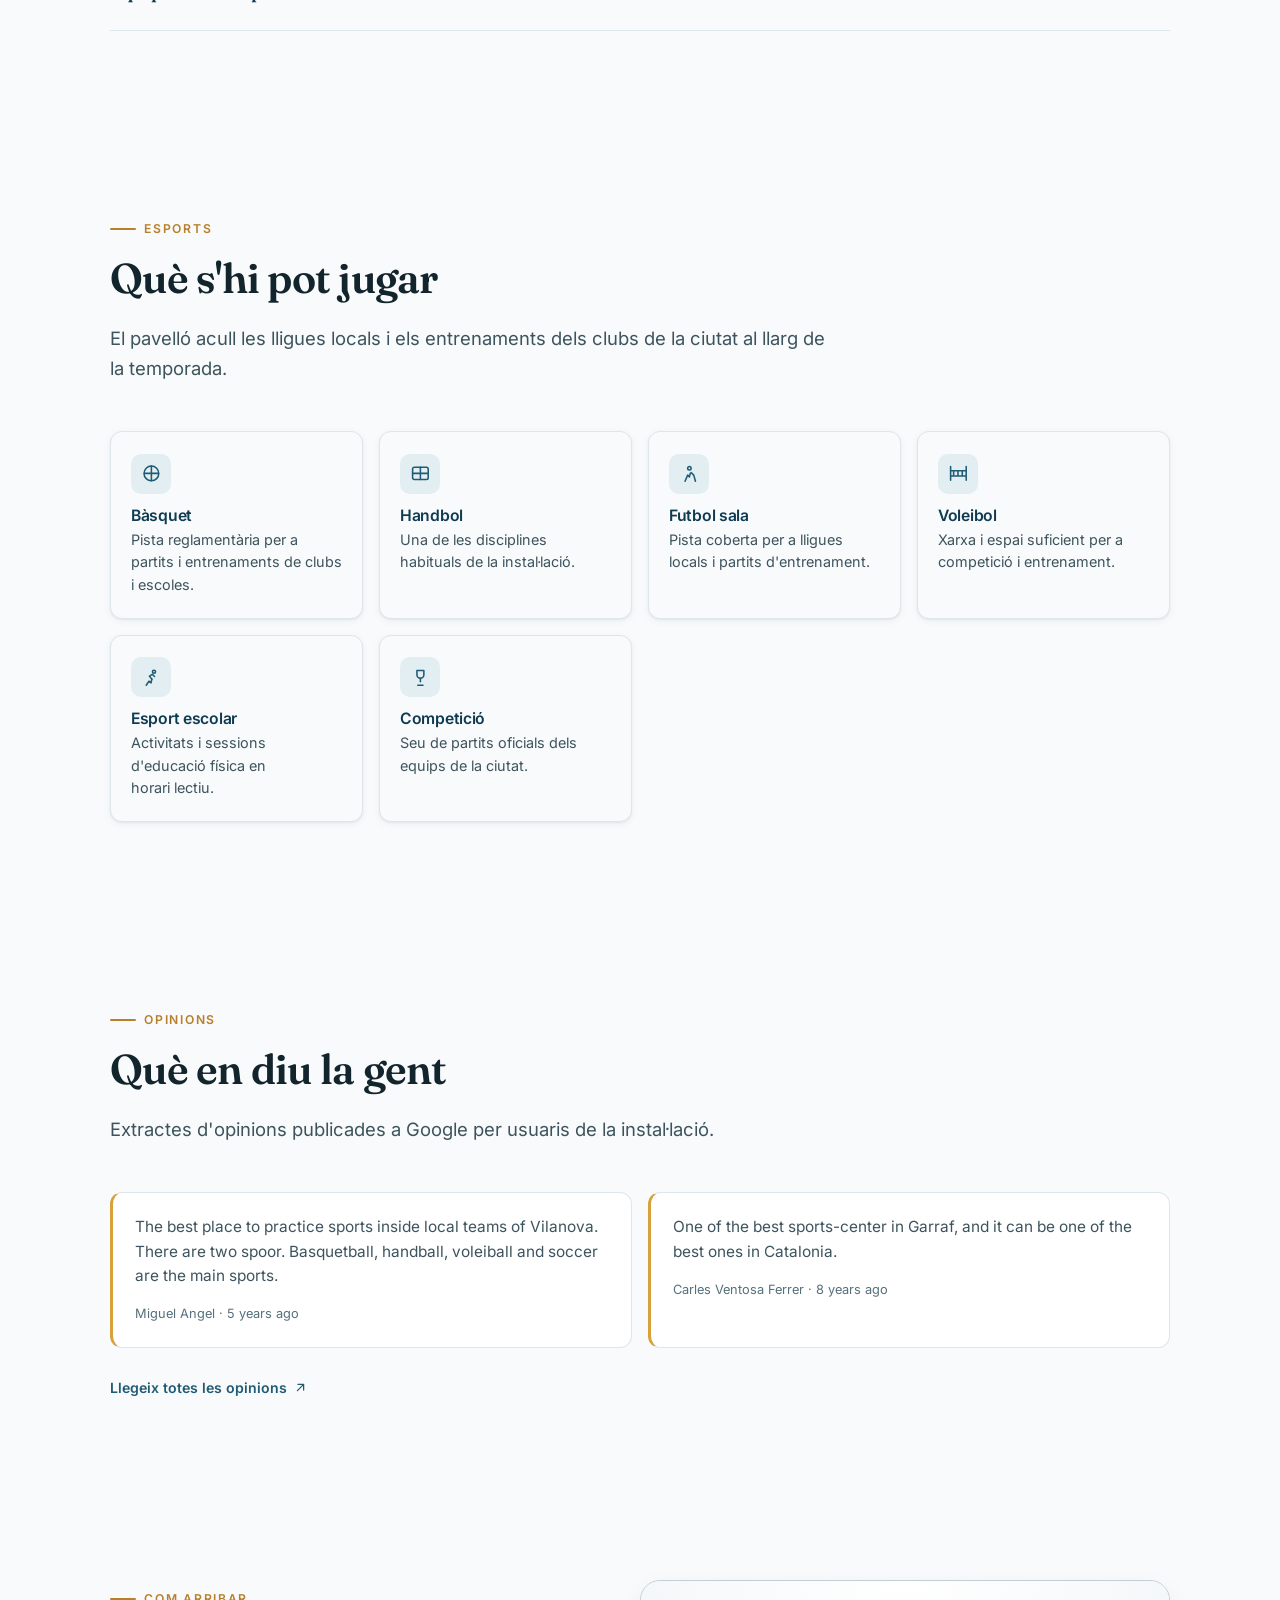
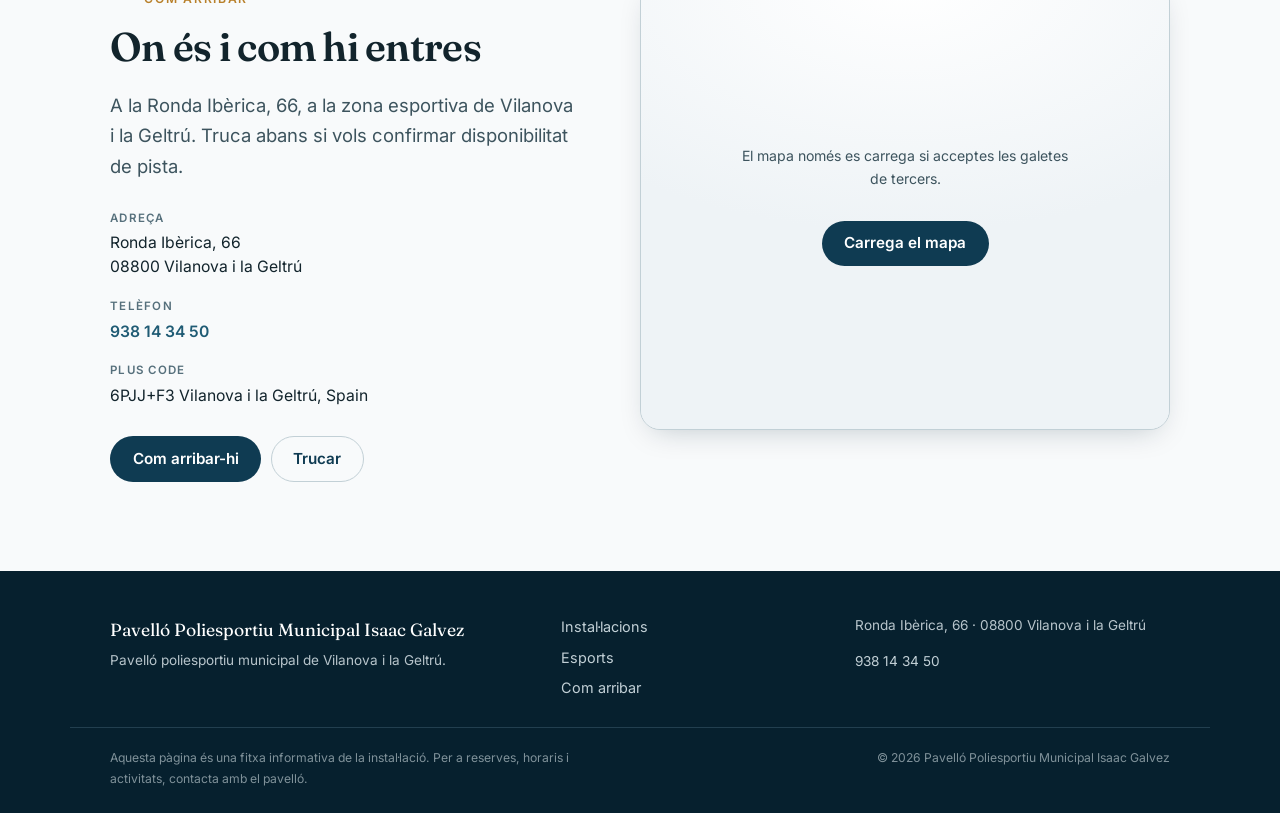
==== commit 9d8bb72d: "One canonical language toolbar and README across the fleet" ====
--- a/index.html
+++ b/index.html
@@ -153,16 +153,19 @@
         
         <a class="langs__link" href="./" hreflang="ca" lang="ca" aria-current="true">
           <span class="langs__flag" aria-hidden="true"><svg viewBox="0 0 24 16"><rect width="24" height="16" fill="#fcdd09"/><g fill="#da121a"><rect y="1.6" width="24" height="1.6"/><rect y="6.4" width="24" height="1.6"/><rect y="11.2" width="24" height="1.6"/></g></svg></span>
+          <span class="langs__code">ca</span>
           <span class="sr-only">Català</span>
         </a>
         
         <a class="langs__link" href="./es/" hreflang="es" lang="es">
           <span class="langs__flag" aria-hidden="true"><svg viewBox="0 0 24 16"><rect width="24" height="16" fill="#c60b1e"/><rect y="4" width="24" height="8" fill="#ffc400"/></svg></span>
+          <span class="langs__code">es</span>
           <span class="sr-only">Español</span>
         </a>
         
         <a class="langs__link" href="./en/" hreflang="en" lang="en">
           <span class="langs__flag" aria-hidden="true"><svg viewBox="0 0 24 16"><rect width="24" height="16" fill="#00247d"/><path d="M0 0 24 16M24 0 0 16" stroke="#fff" stroke-width="3.2"/><path d="M0 0 24 16M24 0 0 16" stroke="#cf142b" stroke-width="1.6"/><path d="M12 0v16M0 8h24" stroke="#fff" stroke-width="5.2"/><path d="M12 0v16M0 8h24" stroke="#cf142b" stroke-width="3"/></svg></span>
+          <span class="langs__code">en</span>
           <span class="sr-only">English</span>
         </a>
         
--- a/assets/css/styles.css
+++ b/assets/css/styles.css
@@ -149,7 +149,7 @@
   backdrop-filter: blur(12px);
   border-bottom: 1px solid var(--paper-200);
 }
-.site-head__inner { display: flex; align-items: center; gap: 1rem; min-height: 4.25rem; }
+.site-head__inner { display: flex; align-items: center; gap: 1rem; min-height: 4.25rem; flex-wrap: wrap; }
 .mark { display: inline-flex; align-items: center; gap: .7rem; text-decoration: none; color: var(--navy-900); margin-right: auto; min-width: 0; }
 .mark:hover { color: var(--navy-900); }
 .mark svg { flex: none; }
@@ -164,7 +164,7 @@
 }
 .site-nav a:hover { background: var(--paper-100); color: var(--navy-900); }
 
-.head-tools { display: flex; align-items: center; gap: .6rem; }
+.head-tools { display: flex; align-items: center; gap: .6rem; flex-wrap: wrap; justify-content: flex-end; }
 .head-phone {
   display: inline-flex; align-items: center; gap: .45rem;
   padding: .5rem .9rem; border-radius: 999px;
@@ -174,11 +174,6 @@
 .head-phone:hover { background: var(--navy-800); color: #fff; }
 .head-phone svg { flex: none; }
 
-.langs { display: flex; align-items: center; gap: .15rem; padding: .18rem; border: 1px solid var(--paper-300); border-radius: 999px; background: #fff; }
-.langs__link { display: inline-flex; align-items: center; padding: .3rem .4rem; border-radius: 999px; text-decoration: none; }
-.langs__link:hover { background: var(--paper-100); }
-.langs__link[aria-current="true"] { background: var(--navy-900); }
-.langs__flag { width: 20px; height: 13px; border-radius: 2px; display: block; box-shadow: 0 0 0 1px rgba(6,32,46,.15); }
 .nav-toggle {
   display: none; align-items: center; justify-content: center;
   width: 2.6rem; height: 2.6rem; border: 1px solid var(--paper-300); border-radius: var(--radius-sm);
@@ -385,8 +380,8 @@
 .cookies__actions { display: flex; gap: .5rem; flex: none; }
 
 /* ---------- reveal ---------- */
-.reveal { opacity: 0; transform: translateY(16px); transition: opacity .55s ease, transform .55s cubic-bezier(.22,1,.36,1); }
-.reveal.is-visible { opacity: 1; transform: none; }
+html.js .reveal { opacity: 0; transform: translateY(16px); transition: opacity .55s ease, transform .55s cubic-bezier(.22,1,.36,1); }
+html.js .reveal.is-visible { opacity: 1; transform: none; }
 @media (prefers-reduced-motion: reduce) {
   html { scroll-behavior: auto; }
   .reveal { opacity: 1; transform: none; transition: none; }
@@ -428,3 +423,89 @@
   .site-head, .cookies, .site-nav { display: none !important; }
   .reveal { opacity: 1 !important; transform: none !important; }
 }
+
+/* ==========================================================================
+   Language switch — the one canonical toolbar used by every site.
+   Change only the four custom properties at the top; never re-implement it.
+
+   Why it is written this way:
+   - a fixed 20x13 box with overflow:hidden, so a flag can never bleed out of
+     its pill (the inner SVG has no width/height of its own);
+   - the code label is always present, which keeps every pill the same width and
+     stops the narrow flags-only variant from looking misaligned;
+   - the active pill uses its own background, never a border, so no 1px seam
+     appears between adjacent pills;
+   - height is fixed, so the toolbar aligns with the phone button beside it.
+   ========================================================================== */
+
+.langs {
+  --langs-bg: #ffffff;
+  --langs-border: #c2d0d6;
+  --langs-ink: #3d545e;
+  --langs-active-bg: #0f3b52;
+  --langs-active-ink: #ffffff;
+
+  display: inline-flex;
+  align-items: center;
+  gap: 2px;
+  height: 32px;
+  padding: 0 3px;
+  border: 1px solid var(--langs-border);
+  border-radius: 999px;
+  background: var(--langs-bg);
+  box-sizing: border-box;
+}
+
+.langs__link {
+  display: inline-flex;
+  align-items: center;
+  justify-content: center;
+  gap: 6px;
+  height: 26px;
+  padding: 0 9px;
+  border-radius: 999px;
+  text-decoration: none;
+  line-height: 1;
+  color: var(--langs-ink);
+  /* A hairline of the same colour as the background prevents the sub-pixel
+     seam some browsers draw between adjacent rounded pills. */
+  transition: background-color .15s ease, color .15s ease;
+}
+.langs__link:hover { background: rgba(0, 0, 0, .06); }
+.langs__link[aria-current="true"] {
+  background: var(--langs-active-bg);
+  color: var(--langs-active-ink);
+}
+.langs__link[aria-current="true"]:hover { background: var(--langs-active-bg); }
+
+/* The flag box is a hard size with clipping: an SVG with only a viewBox renders
+   at its intrinsic size and would otherwise overflow the pill. */
+.langs__flag {
+  display: block;
+  flex: none;
+  width: 20px;
+  height: 13px;
+  border-radius: 2px;
+  overflow: hidden;
+  box-shadow: 0 0 0 1px rgba(0, 0, 0, .12);
+}
+.langs__flag svg {
+  display: block;
+  width: 20px;
+  height: 13px;
+}
+
+.langs__code {
+  font-size: .72rem;
+  font-weight: 600;
+  letter-spacing: .05em;
+  text-transform: uppercase;
+}
+
+/* On narrow screens the code alone is not enough to identify a language for a
+   screen reader, but the visible pill can drop to flag + code compactly. */
+@media (max-width: 420px) {
+  .langs { height: 30px; }
+  .langs__link { height: 24px; padding: 0 7px; gap: 5px; }
+  .langs__code { font-size: .68rem; }
+}
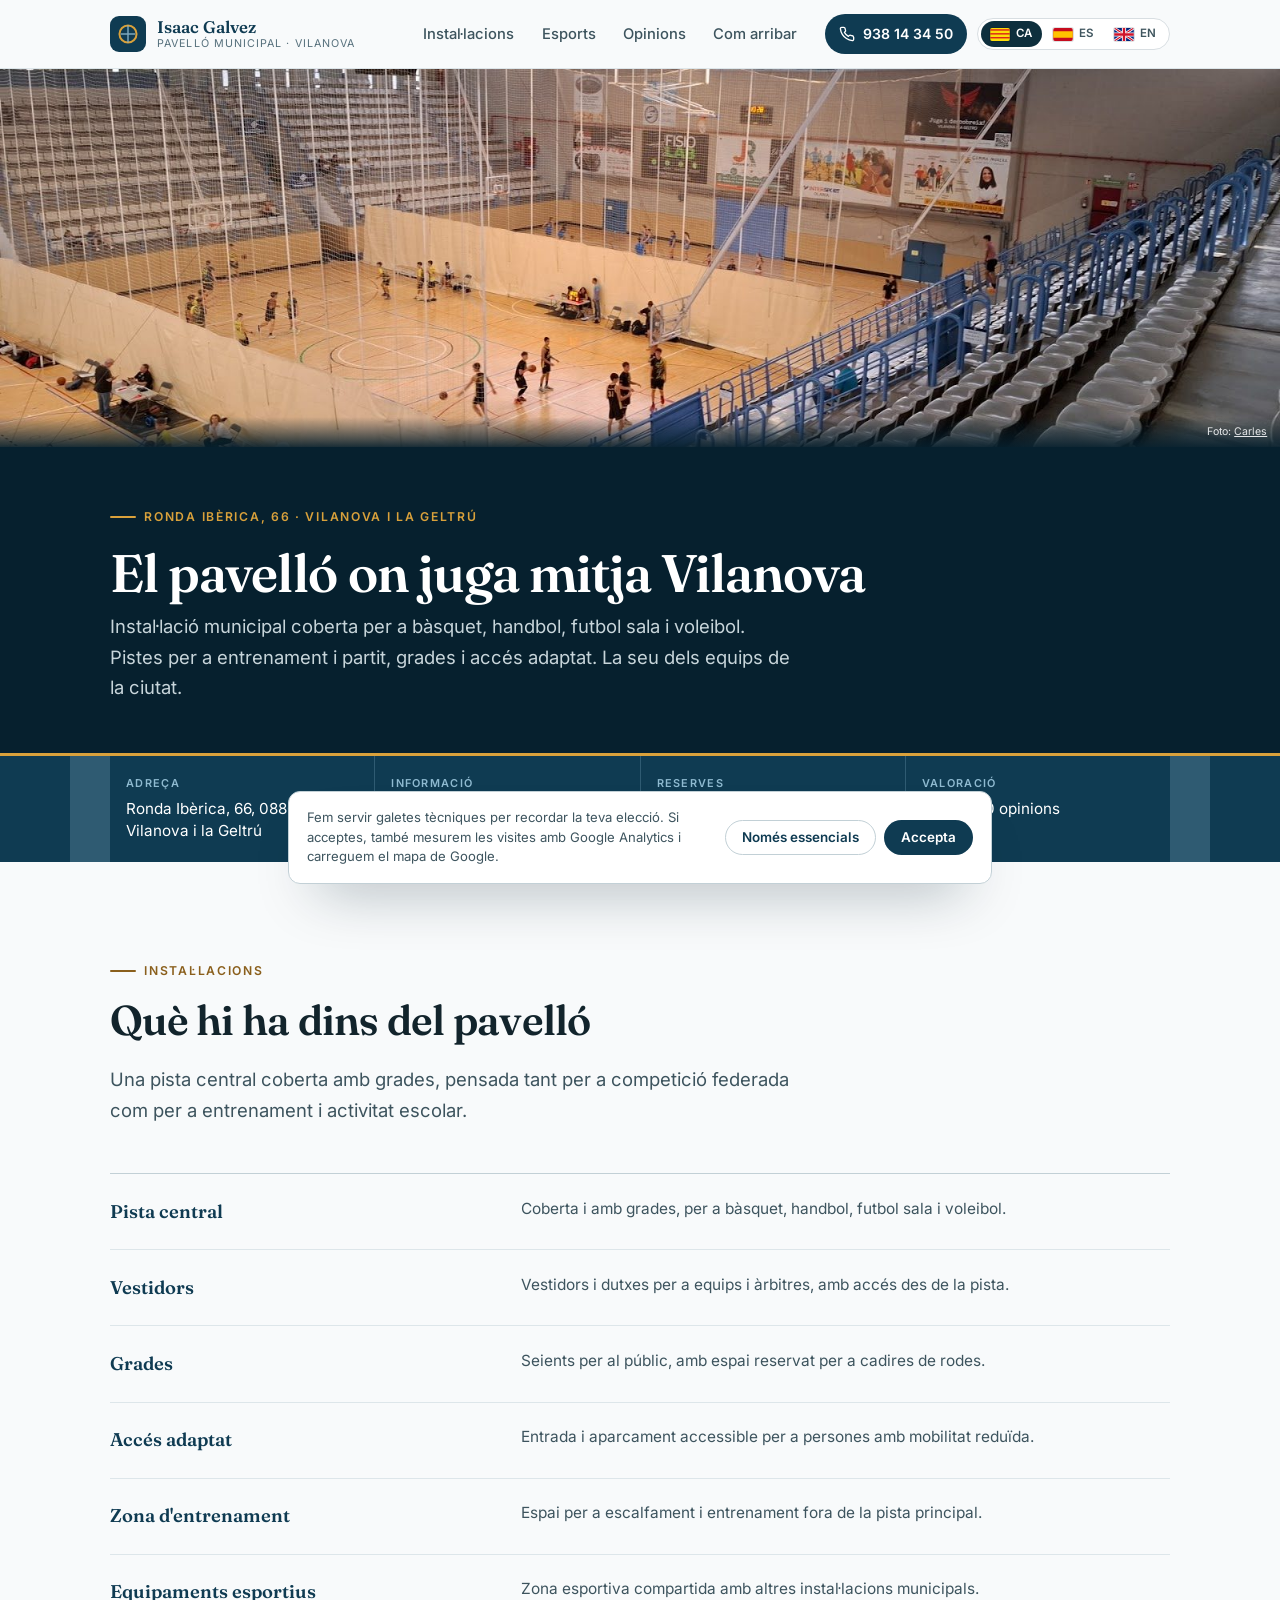
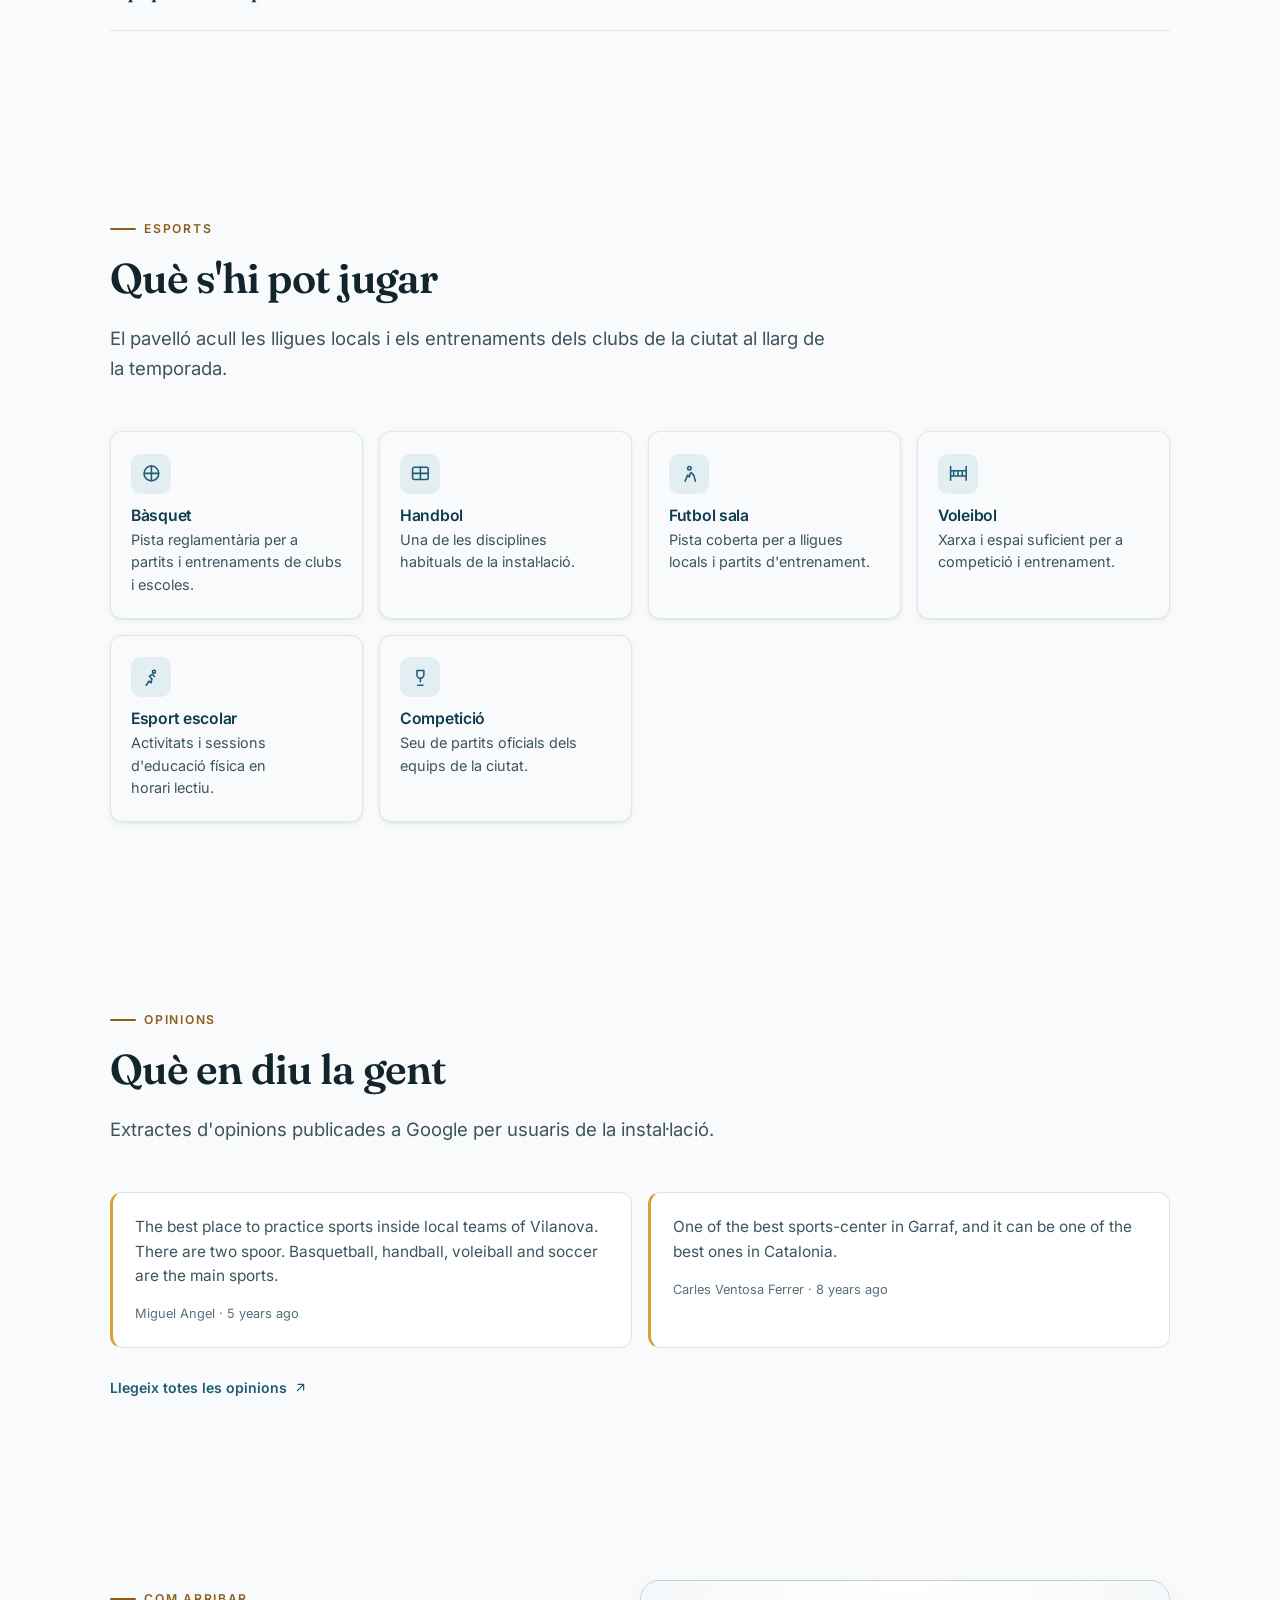
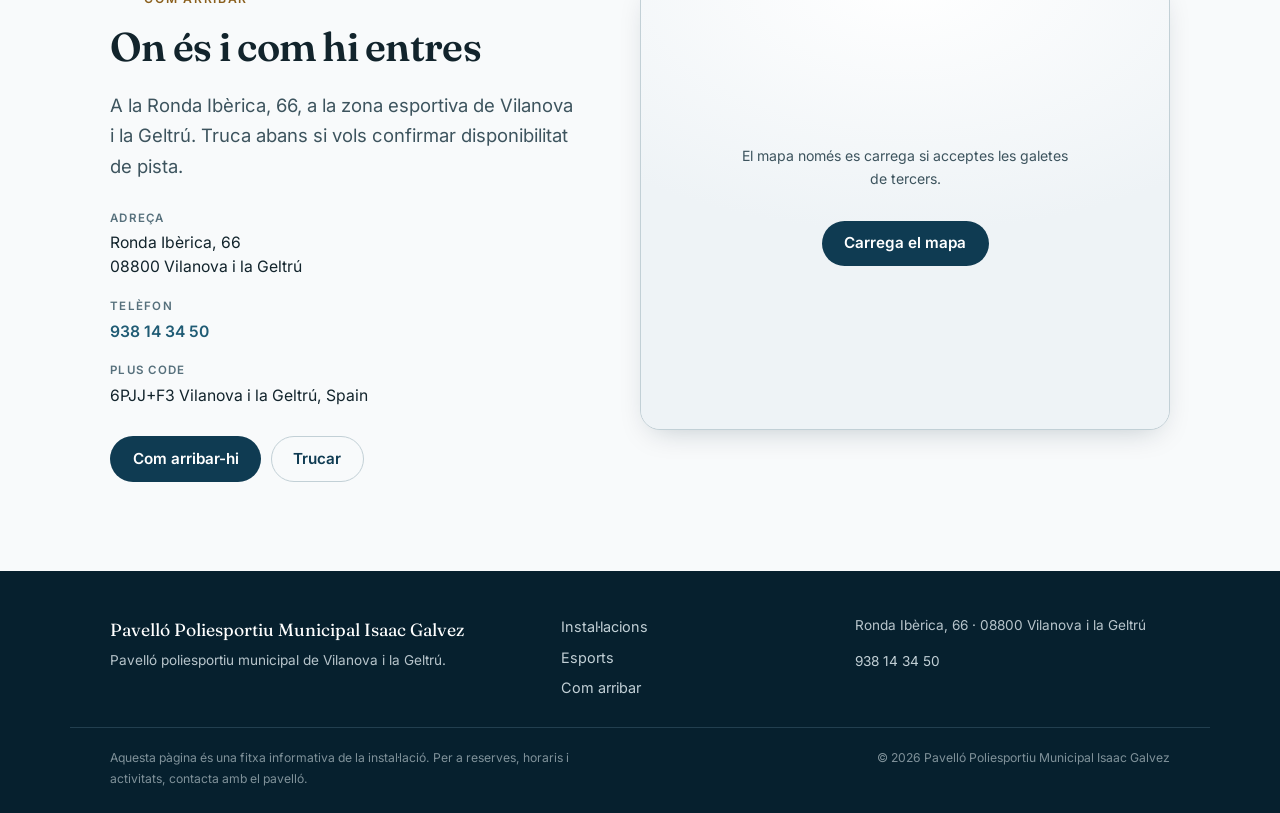
==== commit d2157b04: "Vendor the shared UI components and drop the local copies" ====
--- a/index.html
+++ b/index.html
@@ -40,6 +40,7 @@
 <link rel="manifest" href="./site.webmanifest">
 <link rel="preload" href="./assets/fonts/fraunces-latin.woff2" as="font" type="font/woff2" crossorigin>
 <link rel="preload" href="./assets/fonts/inter-latin.woff2" as="font" type="font/woff2" crossorigin>
+<link rel="stylesheet" href="./assets/css/components.css">
 <link rel="stylesheet" href="./assets/css/styles.css">
 
 <!-- Google Analytics 4, consent-gated: nothing is fetched from Google until the
@@ -416,6 +417,7 @@
   </div>
 </div>
 
+<script src="./assets/js/components.js" defer></script>
 <script src="./assets/js/main.js" defer></script>
 </body>
 </html>
--- a/assets/css/components.css
+++ b/assets/css/components.css
@@ -0,0 +1,138 @@
+/* ==========================================================================
+   Shared UI components — the canonical source for every generated site.
+   Repo: yourdataweb/site-components
+   Vendored into each site at assets/css/components.css and pinned by
+   src/components.lock (sha256). Do not edit the copy inside a site: change
+   this file, bump VERSION, and re-run scripts/sync-shared.mjs everywhere.
+
+   Each site sets only the custom properties; the rules stay identical, so a
+   fix here reaches every site instead of drifting into eight variants.
+   ========================================================================== */
+
+/* ---------- visually hidden, but readable by assistive tech ---------- */
+.sr-only {
+  position: absolute;
+  width: 1px;
+  height: 1px;
+  padding: 0;
+  margin: -1px;
+  overflow: hidden;
+  clip: rect(0 0 0 0);
+  white-space: nowrap;
+  border: 0;
+}
+
+/* ---------- skip link ---------- */
+.skip-link {
+  position: absolute;
+  left: -9999px;
+  top: 0;
+  z-index: 100;
+  padding: .75rem 1.25rem;
+  border-radius: 0 0 6px 0;
+  background: var(--shared-ink, #10222a);
+  color: #fff;
+  text-decoration: none;
+}
+.skip-link:focus { left: 0; }
+
+/* ---------- language switch ----------
+   Site overrides, set in its own :root:
+     --langs-bg --langs-border --langs-ink --langs-active-bg --langs-active-ink
+   Geometry is fixed on purpose: a flags-only variant made the pill narrower
+   than the flag plus its padding, so the active background bled past the flag,
+   and a per-site height meant the bar never aligned with the button beside it.
+   -------------------------------------------------------------------------- */
+.langs {
+  display: inline-flex;
+  align-items: center;
+  gap: 2px;
+  height: 32px;
+  padding: 0 3px;
+  border: 1px solid var(--langs-border, #d8dee2);
+  border-radius: 999px;
+  background: var(--langs-bg, #fff);
+  box-sizing: border-box;
+}
+.langs__link {
+  display: inline-flex;
+  align-items: center;
+  justify-content: center;
+  gap: 6px;
+  height: 26px;
+  padding: 0 9px;
+  border-radius: 999px;
+  text-decoration: none;
+  line-height: 1;
+  color: var(--langs-ink, #40565f);
+  transition: background-color .15s ease, color .15s ease;
+}
+.langs__link:hover { background: rgba(0, 0, 0, .06); }
+.langs__link[aria-current="true"] {
+  background: var(--langs-active-bg, #0e2f3d);
+  color: var(--langs-active-ink, #fff);
+}
+.langs__link[aria-current="true"]:hover { background: var(--langs-active-bg, #0e2f3d); }
+
+/* The flag markup is a bare <svg> with only a viewBox, so it sizes itself and
+   would overflow the pill; the box is a hard size that clips it. */
+.langs__flag {
+  display: block;
+  flex: none;
+  width: 20px;
+  height: 13px;
+  border-radius: 2px;
+  overflow: hidden;
+  box-shadow: 0 0 0 1px rgba(0, 0, 0, .12);
+}
+.langs__flag svg {
+  display: block;
+  width: 20px;
+  height: 13px;
+}
+.langs__code {
+  font-size: .72rem;
+  font-weight: 600;
+  letter-spacing: .05em;
+  text-transform: uppercase;
+}
+
+@media (max-width: 420px) {
+  .langs { height: 30px; }
+  .langs__link { height: 24px; padding: 0 7px; gap: 5px; }
+  .langs__code { font-size: .68rem; }
+}
+
+/* ---------- reveal on scroll ----------
+   Only hidden when the script has marked the document: with JS blocked the
+   content stays visible instead of every block sitting at opacity 0. */
+html.js .reveal {
+  opacity: 0;
+  transform: translateY(16px);
+  transition: opacity .55s ease, transform .55s cubic-bezier(.22, 1, .36, 1);
+}
+html.js .reveal.is-visible { opacity: 1; transform: none; }
+@media (prefers-reduced-motion: reduce) {
+  html.js .reveal { opacity: 1; transform: none; transition: none; }
+}
+
+/* ---------- invariants ----------
+   Restated last so a site's own stylesheet cannot quietly change them. The
+   earlier language-switch bugs came from per-site geometry, not from colour. */
+.langs {
+  height: 32px;
+  padding: 0 3px;
+  gap: 2px;
+  border-radius: 999px;
+  border: 1px solid var(--langs-border, #d8dee2);
+  background: var(--langs-bg, #fff);
+  box-sizing: border-box;
+}
+.langs__link { height: 26px; padding: 0 9px; gap: 6px; border-radius: 999px; }
+.langs__flag { width: 20px; height: 13px; overflow: hidden; flex: none; }
+.langs__flag svg { width: 20px; height: 13px; display: block; }
+
+@media (max-width: 420px) {
+  .langs { height: 30px; }
+  .langs__link { height: 24px; padding: 0 7px; gap: 5px; }
+}
--- a/assets/css/styles.css
+++ b/assets/css/styles.css
@@ -58,7 +58,7 @@
   --paper-200: #dde6ea;
   --paper-300: #c2d0d6;
 
-  --accent-600: #b8802a;
+  --accent-600: #8a5f1c;
   --accent-500: #d9a13b;
   --accent-100: #fbf1de;
 
@@ -379,9 +379,6 @@
 .cookies p { flex: 1 1 16rem; margin: 0; font-size: .82rem; line-height: 1.5; color: var(--ink-soft); }
 .cookies__actions { display: flex; gap: .5rem; flex: none; }
 
-/* ---------- reveal ---------- */
-html.js .reveal { opacity: 0; transform: translateY(16px); transition: opacity .55s ease, transform .55s cubic-bezier(.22,1,.36,1); }
-html.js .reveal.is-visible { opacity: 1; transform: none; }
 @media (prefers-reduced-motion: reduce) {
   html { scroll-behavior: auto; }
   .reveal { opacity: 1; transform: none; transition: none; }
@@ -424,83 +421,12 @@
   .reveal { opacity: 1 !important; transform: none !important; }
 }
 
-/* ==========================================================================
-   Language switch — the one canonical toolbar used by every site.
-   Change only the four custom properties at the top; never re-implement it.
-
-   Why it is written this way:
-   - a fixed 20x13 box with overflow:hidden, so a flag can never bleed out of
-     its pill (the inner SVG has no width/height of its own);
-   - the code label is always present, which keeps every pill the same width and
-     stops the narrow flags-only variant from looking misaligned;
-   - the active pill uses its own background, never a border, so no 1px seam
-     appears between adjacent pills;
-   - height is fixed, so the toolbar aligns with the phone button beside it.
-   ========================================================================== */
-
-.langs {
-  --langs-bg: #ffffff;
-  --langs-border: #c2d0d6;
-  --langs-ink: #3d545e;
-  --langs-active-bg: #0f3b52;
-  --langs-active-ink: #ffffff;
-
-  display: inline-flex;
-  align-items: center;
-  gap: 2px;
-  height: 32px;
-  padding: 0 3px;
-  border: 1px solid var(--langs-border);
-  border-radius: 999px;
-  background: var(--langs-bg);
-  box-sizing: border-box;
-}
-
-.langs__link {
-  display: inline-flex;
-  align-items: center;
-  justify-content: center;
-  gap: 6px;
-  height: 26px;
-  padding: 0 9px;
-  border-radius: 999px;
-  text-decoration: none;
-  line-height: 1;
-  color: var(--langs-ink);
-  /* A hairline of the same colour as the background prevents the sub-pixel
-     seam some browsers draw between adjacent rounded pills. */
-  transition: background-color .15s ease, color .15s ease;
-}
-.langs__link:hover { background: rgba(0, 0, 0, .06); }
-.langs__link[aria-current="true"] {
-  background: var(--langs-active-bg);
-  color: var(--langs-active-ink);
-}
-.langs__link[aria-current="true"]:hover { background: var(--langs-active-bg); }
+
+
 
 /* The flag box is a hard size with clipping: an SVG with only a viewBox renders
    at its intrinsic size and would otherwise overflow the pill. */
-.langs__flag {
-  display: block;
-  flex: none;
-  width: 20px;
-  height: 13px;
-  border-radius: 2px;
-  overflow: hidden;
-  box-shadow: 0 0 0 1px rgba(0, 0, 0, .12);
-}
-.langs__flag svg {
-  display: block;
-  width: 20px;
-  height: 13px;
-}
-
-.langs__code {
-  font-size: .72rem;
-  font-weight: 600;
-  letter-spacing: .05em;
-  text-transform: uppercase;
-}
+
 
 /* On narrow screens the code alone is not enough to identify a language for a
    screen reader, but the visible pill can drop to flag + code compactly. */
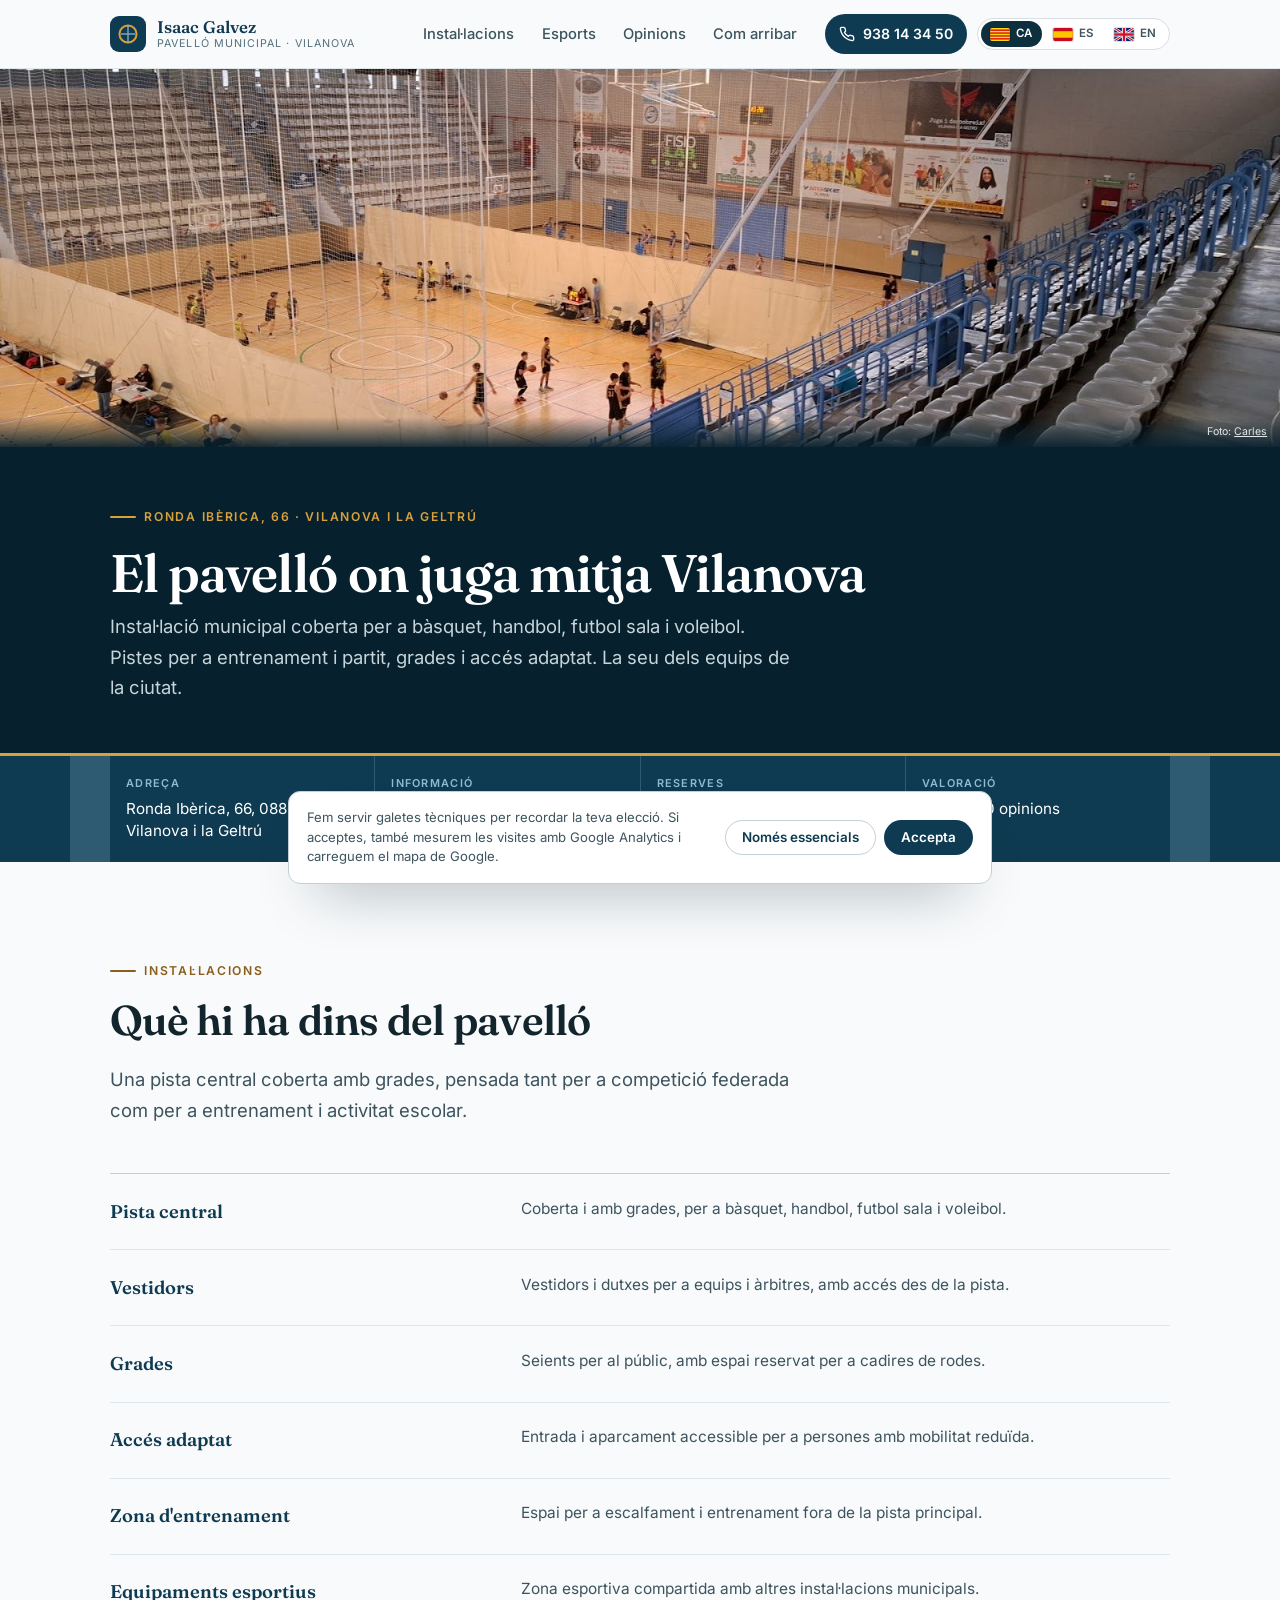
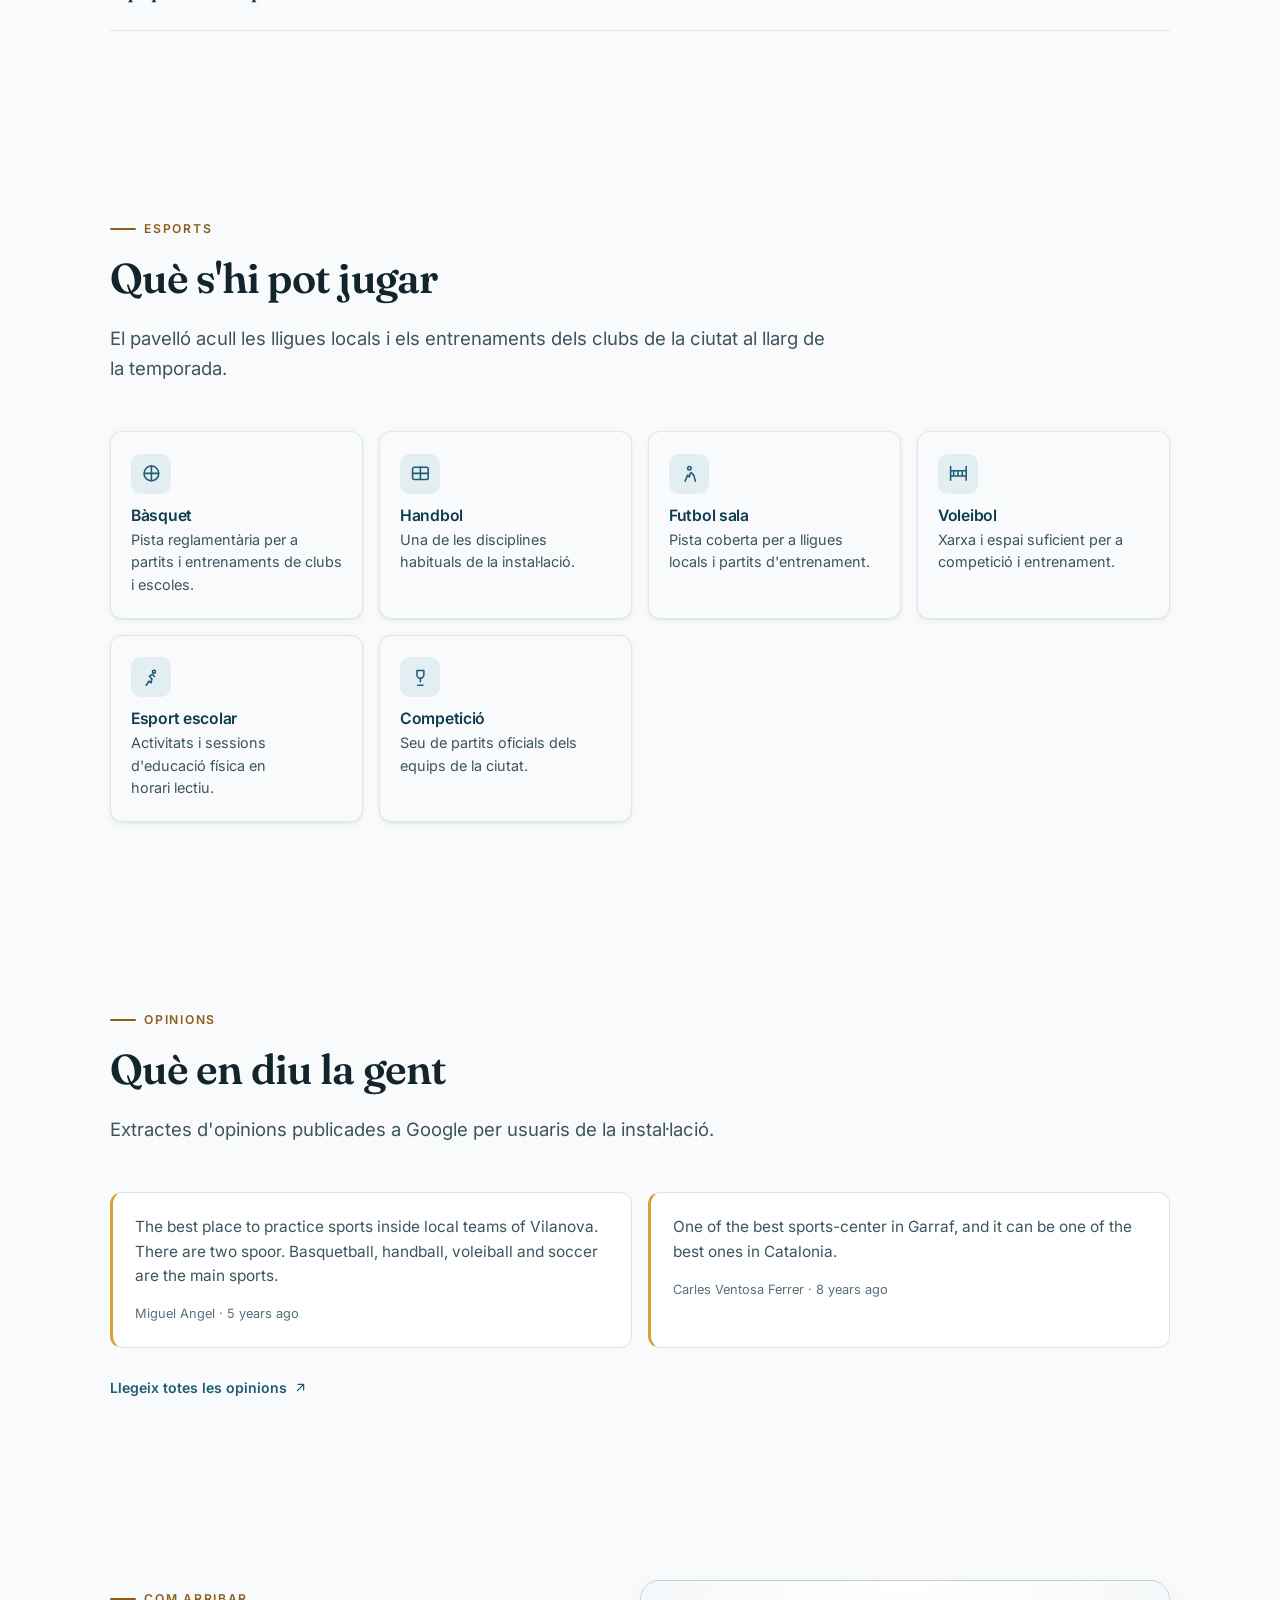
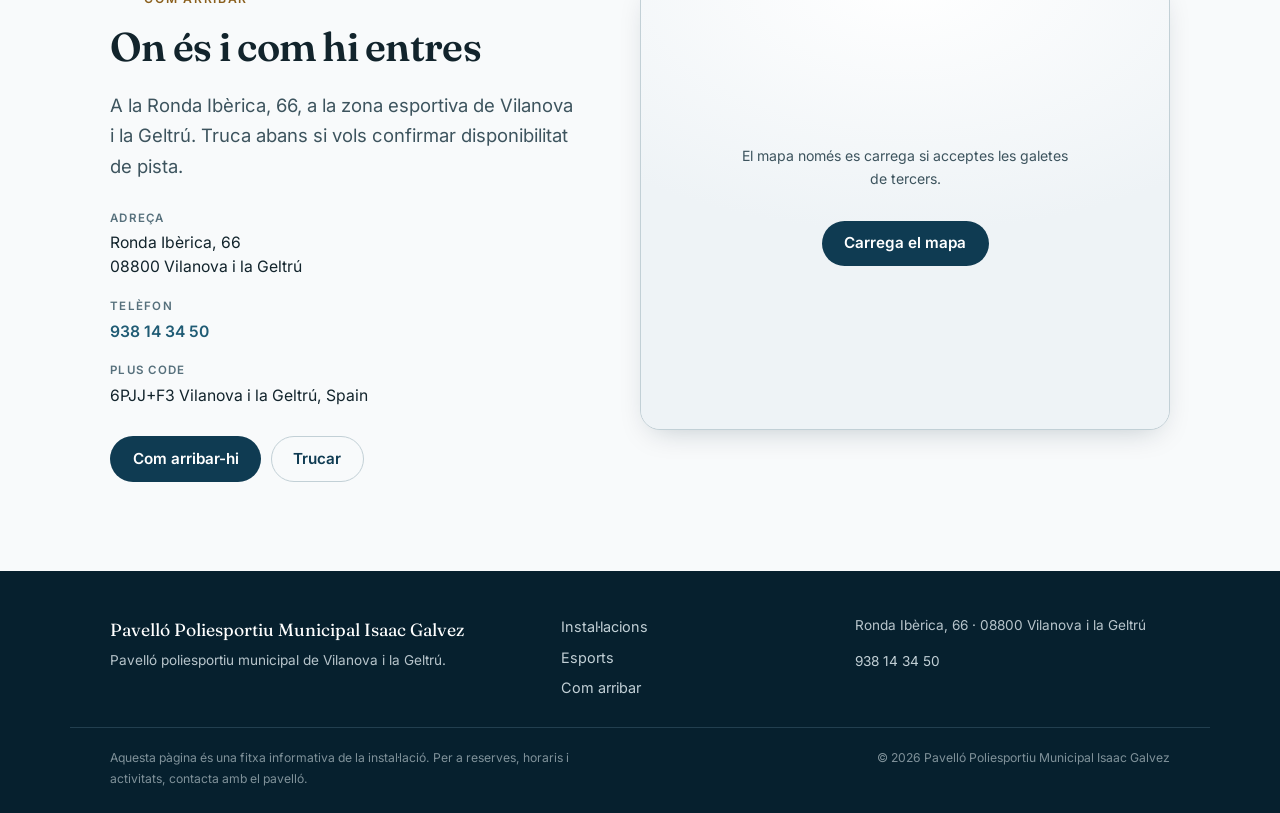
==== commit c6f7c324: "Fix the Catalan flag: four evenly spaced red stripes" ====
--- a/index.html
+++ b/index.html
@@ -153,7 +153,7 @@
       <nav class="langs" aria-label="Canviar d&#39;idioma">
         
         <a class="langs__link" href="./" hreflang="ca" lang="ca" aria-current="true">
-          <span class="langs__flag" aria-hidden="true"><svg viewBox="0 0 24 16"><rect width="24" height="16" fill="#fcdd09"/><g fill="#da121a"><rect y="1.6" width="24" height="1.6"/><rect y="6.4" width="24" height="1.6"/><rect y="11.2" width="24" height="1.6"/></g></svg></span>
+          <span class="langs__flag" aria-hidden="true"><svg viewBox="0 0 24 16"><rect width="24" height="16" fill="#fcdd09"/><g fill="#da121a"><rect y="1.7778" width="24" height="1.7778"/><rect y="5.3334" width="24" height="1.7778"/><rect y="8.889" width="24" height="1.7778"/><rect y="12.4446" width="24" height="1.7778"/></g></svg></span>
           <span class="langs__code">ca</span>
           <span class="sr-only">Català</span>
         </a>
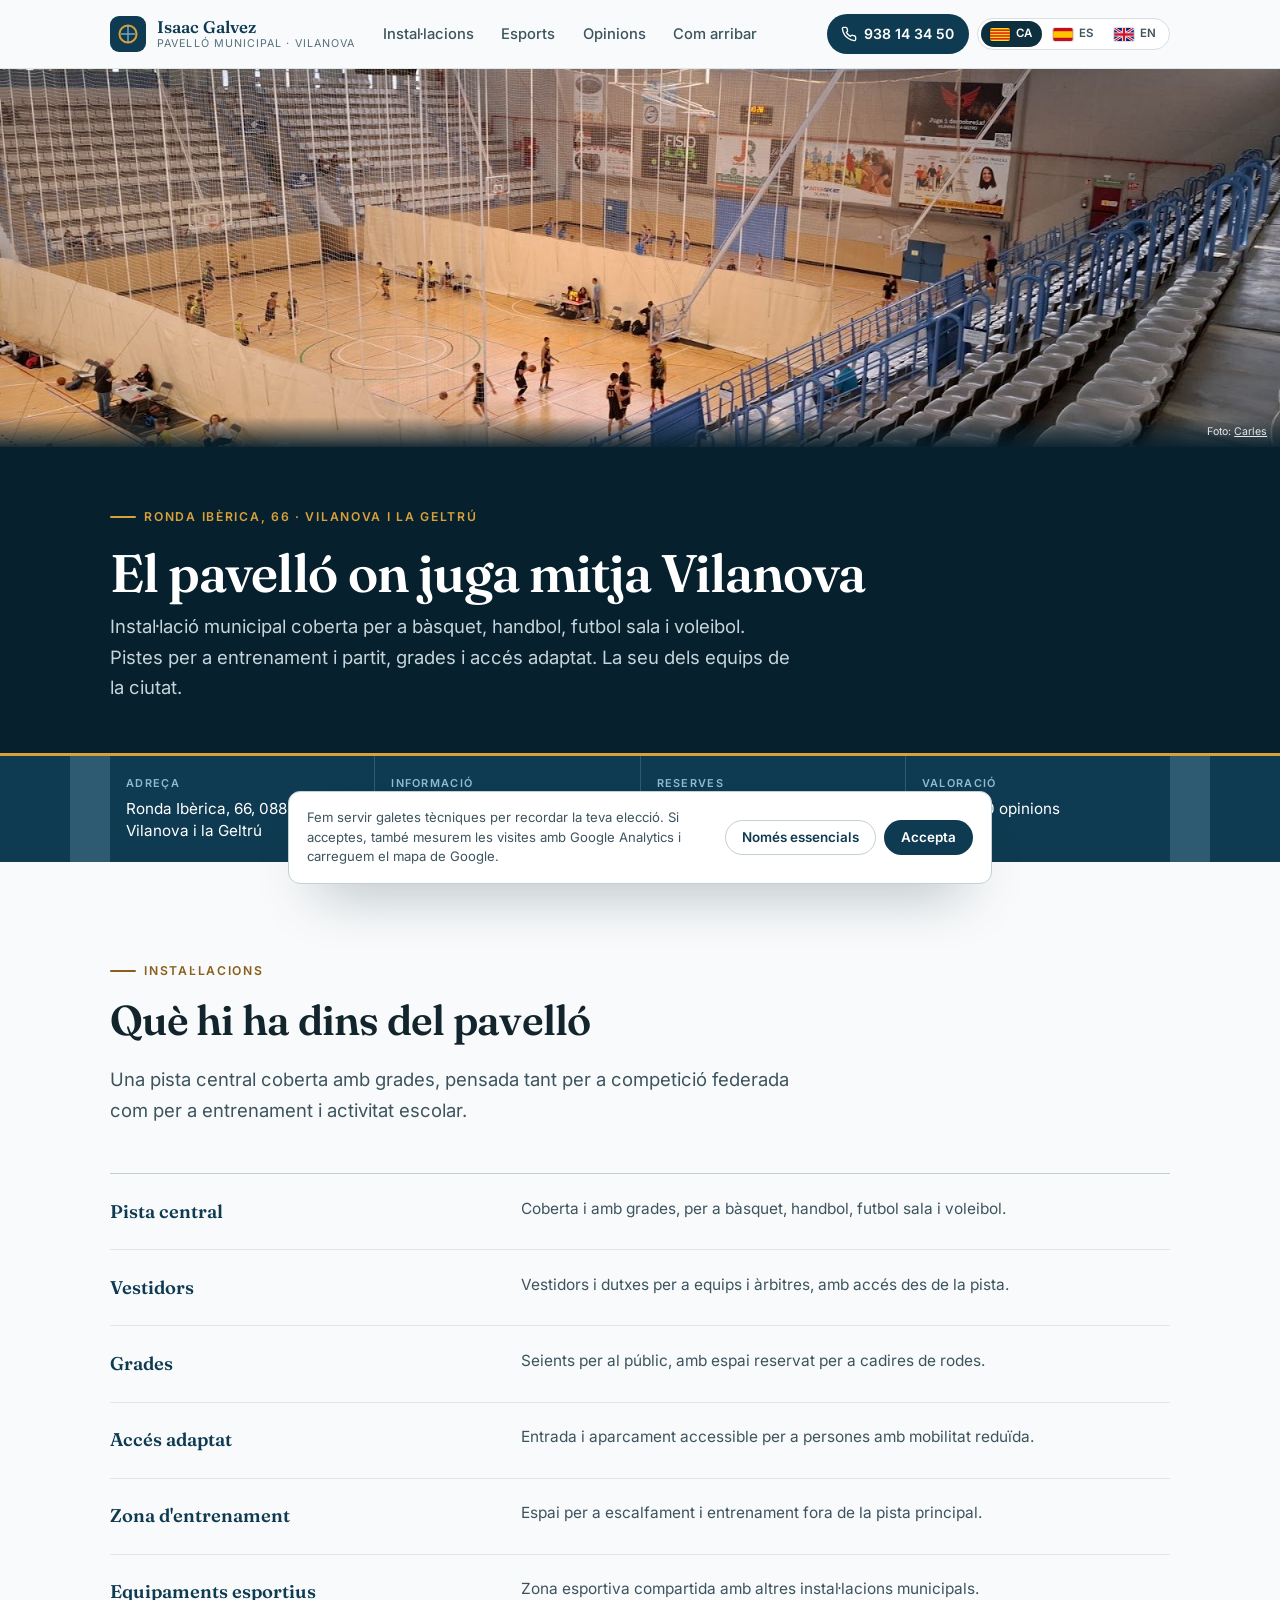
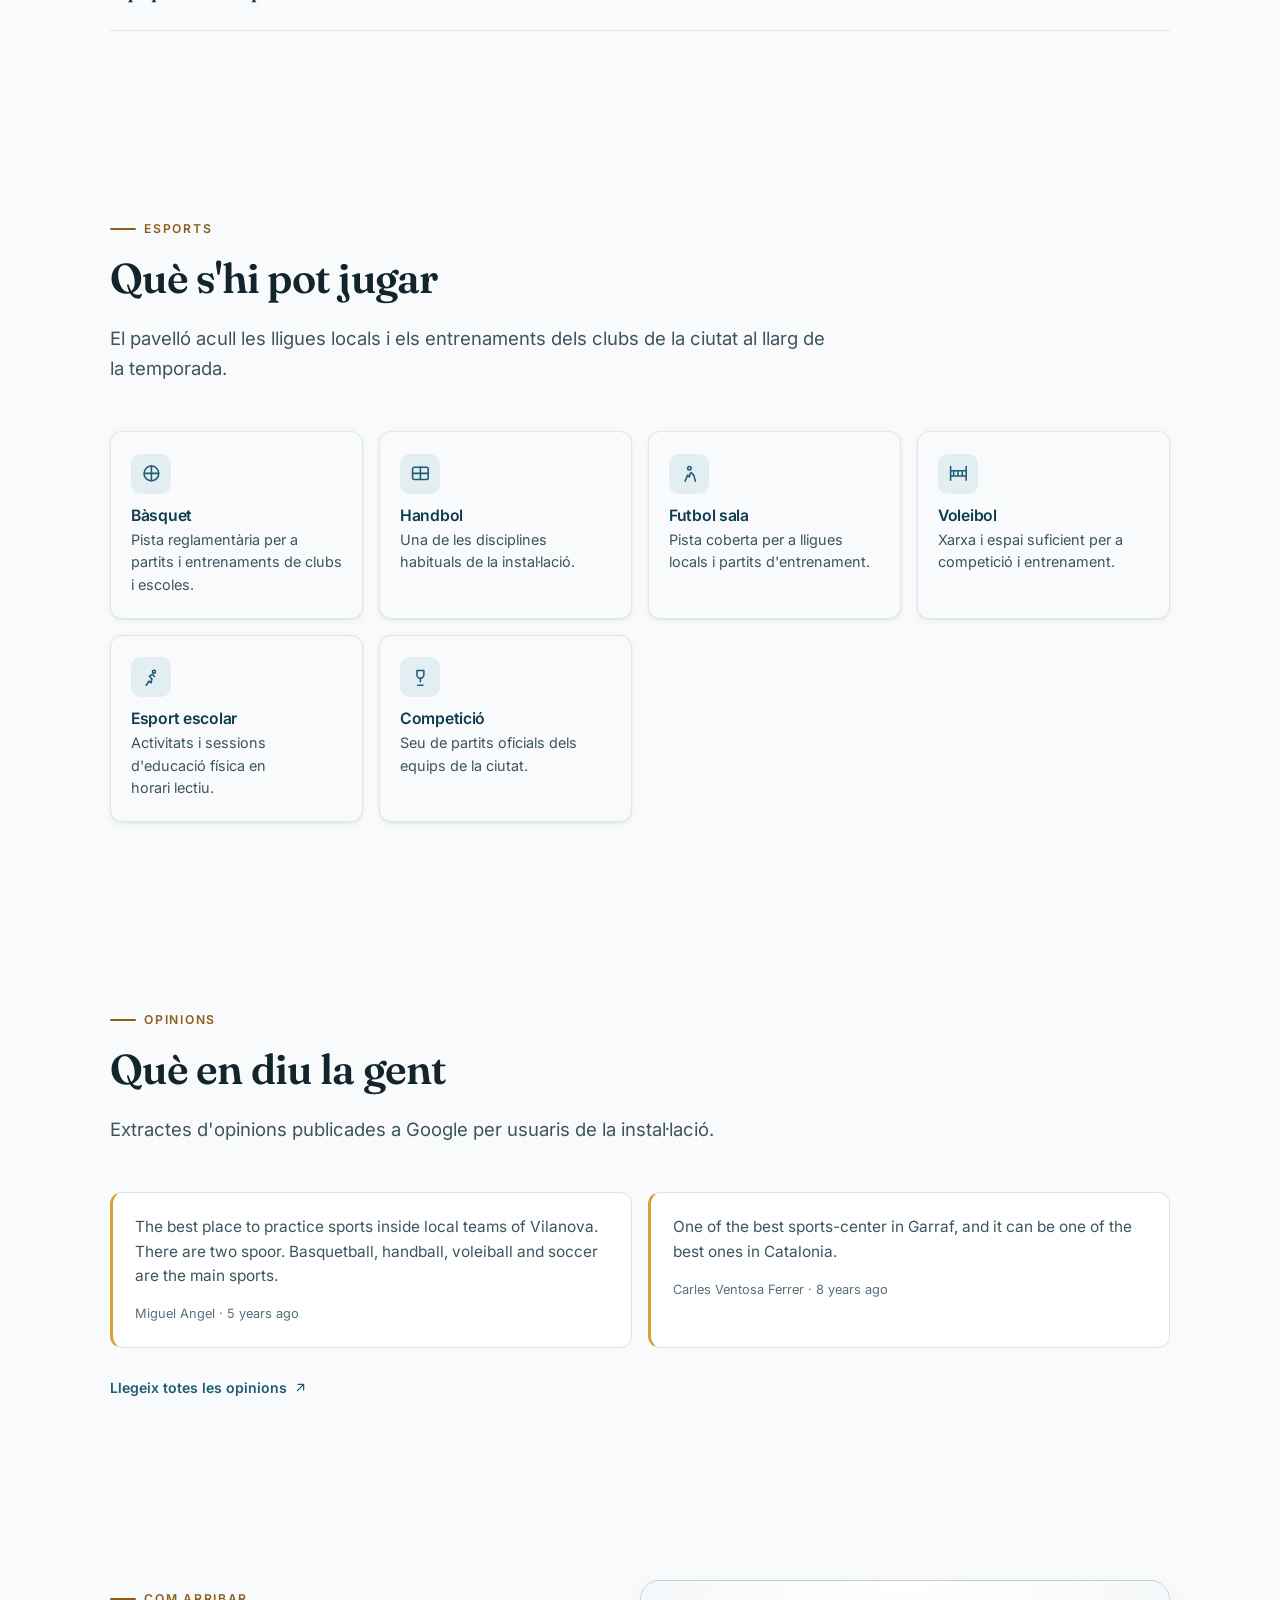
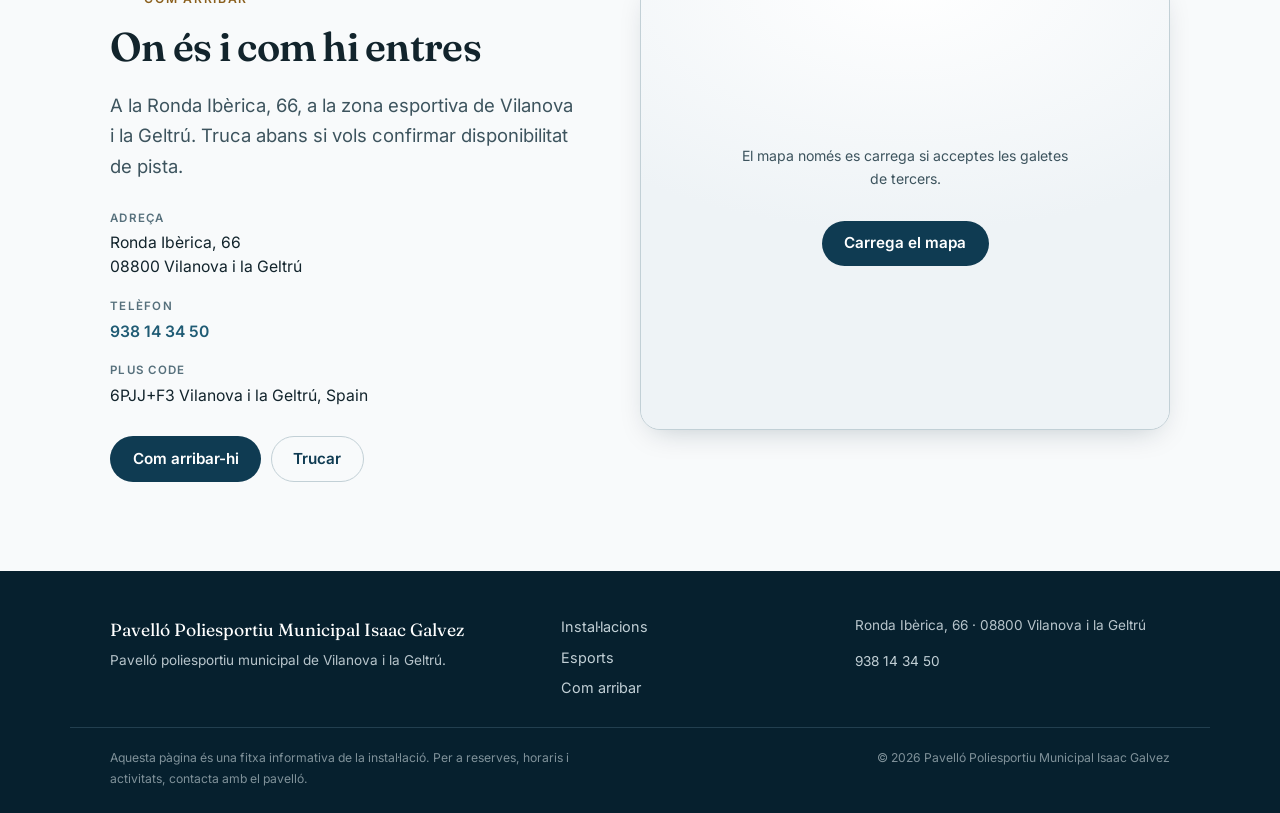
==== commit b9764393: "Header: one toolbar row for name, menu and language switch The header put the language switch in the" ====
--- a/index.html
+++ b/index.html
@@ -41,6 +41,7 @@
 <link rel="preload" href="./assets/fonts/fraunces-latin.woff2" as="font" type="font/woff2" crossorigin>
 <link rel="preload" href="./assets/fonts/inter-latin.woff2" as="font" type="font/woff2" crossorigin>
 <link rel="stylesheet" href="./assets/css/components.css">
+<link rel="stylesheet" href="./assets/css/header-tools.css">
 <link rel="stylesheet" href="./assets/css/styles.css">
 
 <!-- Google Analytics 4, consent-gated: nothing is fetched from Google until the
@@ -419,5 +420,6 @@
 
 <script src="./assets/js/components.js" defer></script>
 <script src="./assets/js/main.js" defer></script>
+<script src="./assets/js/header-tools.js" defer></script>
 </body>
 </html>
--- a/assets/css/header-tools.css
+++ b/assets/css/header-tools.css
@@ -0,0 +1,164 @@
+/* ==========================================================================
+   Shared header toolbar — one row at every width.
+   Repo: yourdataweb/site-components
+   Vendored into each site at assets/css/header-tools.css and pinned by
+   src/components.lock.
+
+   Anatomy this operates on (built by header-tools.js):
+     <header ...>
+       <div class="wrap">                     existing inner wrapper
+         <a class="brand">[mark]<span class="sm-name">Business</span></a>
+         <nav id="site-nav">…</nav>           drawer on mobile
+         <button class="nav-toggle">…</button>
+         <div class="sm-tools">               created by the script
+           <nav class="langs">…</nav>
+           <button class="nav-toggle">…</button>
+         </div>
+       </div>
+     </header>
+
+   Goal: name, menu button and language switch share one row, vertically centred,
+   with real gutters. The name is the only flexible item, so a long business name
+   truncates instead of pushing the tools onto a second row.
+   ========================================================================== */
+
+/* A header inner that wraps is the original defect: the address line and the
+   switch fell onto a second row and the bar grew to twice its height. Once the
+   toolbar is in place there is one row by construction, so wrapping is off. */
+.has-tools [data-tools] > .wrap,
+.has-tools [data-tools] > .shell,
+.has-tools [data-tools] > .container,
+.has-tools [data-tools][class*="inner"] {
+  flex-wrap: nowrap;
+}
+
+/* The tools container is the anchor: it sits at the right edge of the bar. */
+.sm-tools {
+  display: flex;
+  align-items: center;
+  gap: .5rem;
+  /* Never grows; may shrink only as a last resort. The identity owns the flexible
+     slot, so the row cannot become wider than the viewport. */
+  flex: none;
+  max-width: 100%;
+  margin-left: auto;
+}
+
+/* Anything still marked as "belongs on the bar" is aligned to the same centre line,
+   so a switch left outside .sm-tools cannot drift a few pixels off the button. */
+.has-tools .langs,
+.has-tools .nav-toggle,
+.has-tools .navbtn {
+  align-self: center;
+}
+
+/* The name is the only item allowed to shrink. min-width:0 is what actually lets
+   flex truncate instead of overflowing; without it the text refuses to compress
+   and shoves the tools off the row. */
+.sm-parent-safe {
+  min-width: 0;
+}
+
+.has-tools .sm-name {
+  display: block;
+  min-width: 0;
+  overflow: hidden;
+  text-overflow: ellipsis;
+  white-space: nowrap;
+}
+
+/* The identity link wraps the mark and the name; it must be able to shrink while
+   the mark itself never does. Sites that put `margin-right: auto` on the brand to
+   push the switch away are neutralised: the toolbar owns that spacing now, and the
+   leftover margin was what made one header 98px tall. */
+.has-tools .sm-name {
+  /* A long single word ("BRASPAÑA") contributes its full width as min-content and
+     forces the row wider. Capping it is what lets the toolbar keep its place. */
+  max-width: 100%;
+}
+
+.has-tools .brand,
+.has-tools .identity,
+.has-tools .marchio,
+.has-tools .logo,
+.has-tools .mark,
+.has-tools .sign {
+  margin-right: 0;
+}
+.has-tools .sm-name {
+  /* A long single word ("BRASPAÑA") contributes its full width as min-content and
+     forces the row wider. Capping it is what lets the toolbar keep its place. */
+  max-width: 100%;
+}
+
+.has-tools .brand,
+.has-tools .identity,
+.has-tools .marchio,
+.has-tools .logo,
+.has-tools .sign {
+  flex: 1 1 auto;
+  min-width: 0;
+}
+
+.has-tools .sm-mark,
+.has-tools .brand__mark,
+.has-tools .identity__mark,
+.has-tools .marchio__mark,
+.has-tools .logo__mark,
+.has-tools .mark__mark,
+.has-tools .sign__mark,
+.has-tools .brand-mark {
+  flex: none;
+}
+
+/* ---------------------------------------------------------------- mobile
+   Below the drawer breakpoint the bar carries three things in ~330 px of space:
+   prune the name to one line at a smaller size, keep the mark visible, and keep
+   the switch on 30 px so it lines up with a 38 px button without dominating. */
+@media (max-width: 860px) {
+  /* The address strip repeats the footer and the contact block; on a phone it is
+     what pushes the bar down and leaves the tools on a second line. */
+  .sm-strip-note {
+    display: none;
+  }
+
+  /* A phone link in the bar is redundant next to a call button in the hero and in
+     the contact block, and it is the widest thing in the toolbar. Drop it before
+     it costs the business its name. */
+  .sm-tools .head-phone,
+  .sm-tools .topbar__tel,
+  .sm-tools .header-phone {
+    display: none;
+  }
+
+  .has-tools .brand__sub,
+  .has-tools .identity__sub,
+  .has-tools .marchio__sub,
+  .has-tools .logo__sub,
+  .has-tools .mark__sub,
+  .has-tools .sign__sub,
+  .has-tools .brand-sub {
+    display: none;
+  }
+
+  .has-tools .sm-name {
+    font-size: 1rem;
+    line-height: 1.2;
+  }
+
+  .sm-tools {
+    gap: .4rem;
+  }
+}
+
+/* Very narrow: the mark plus a 6-character name plus two controls is the floor.
+   Tighten gutters rather than dropping the language switch — a visitor with a
+   phone is exactly who needs it. */
+@media (max-width: 380px) {
+  .sm-tools {
+    gap: .3rem;
+  }
+  .has-tools .sm-name {
+    font-size: .92rem;
+  }
+}
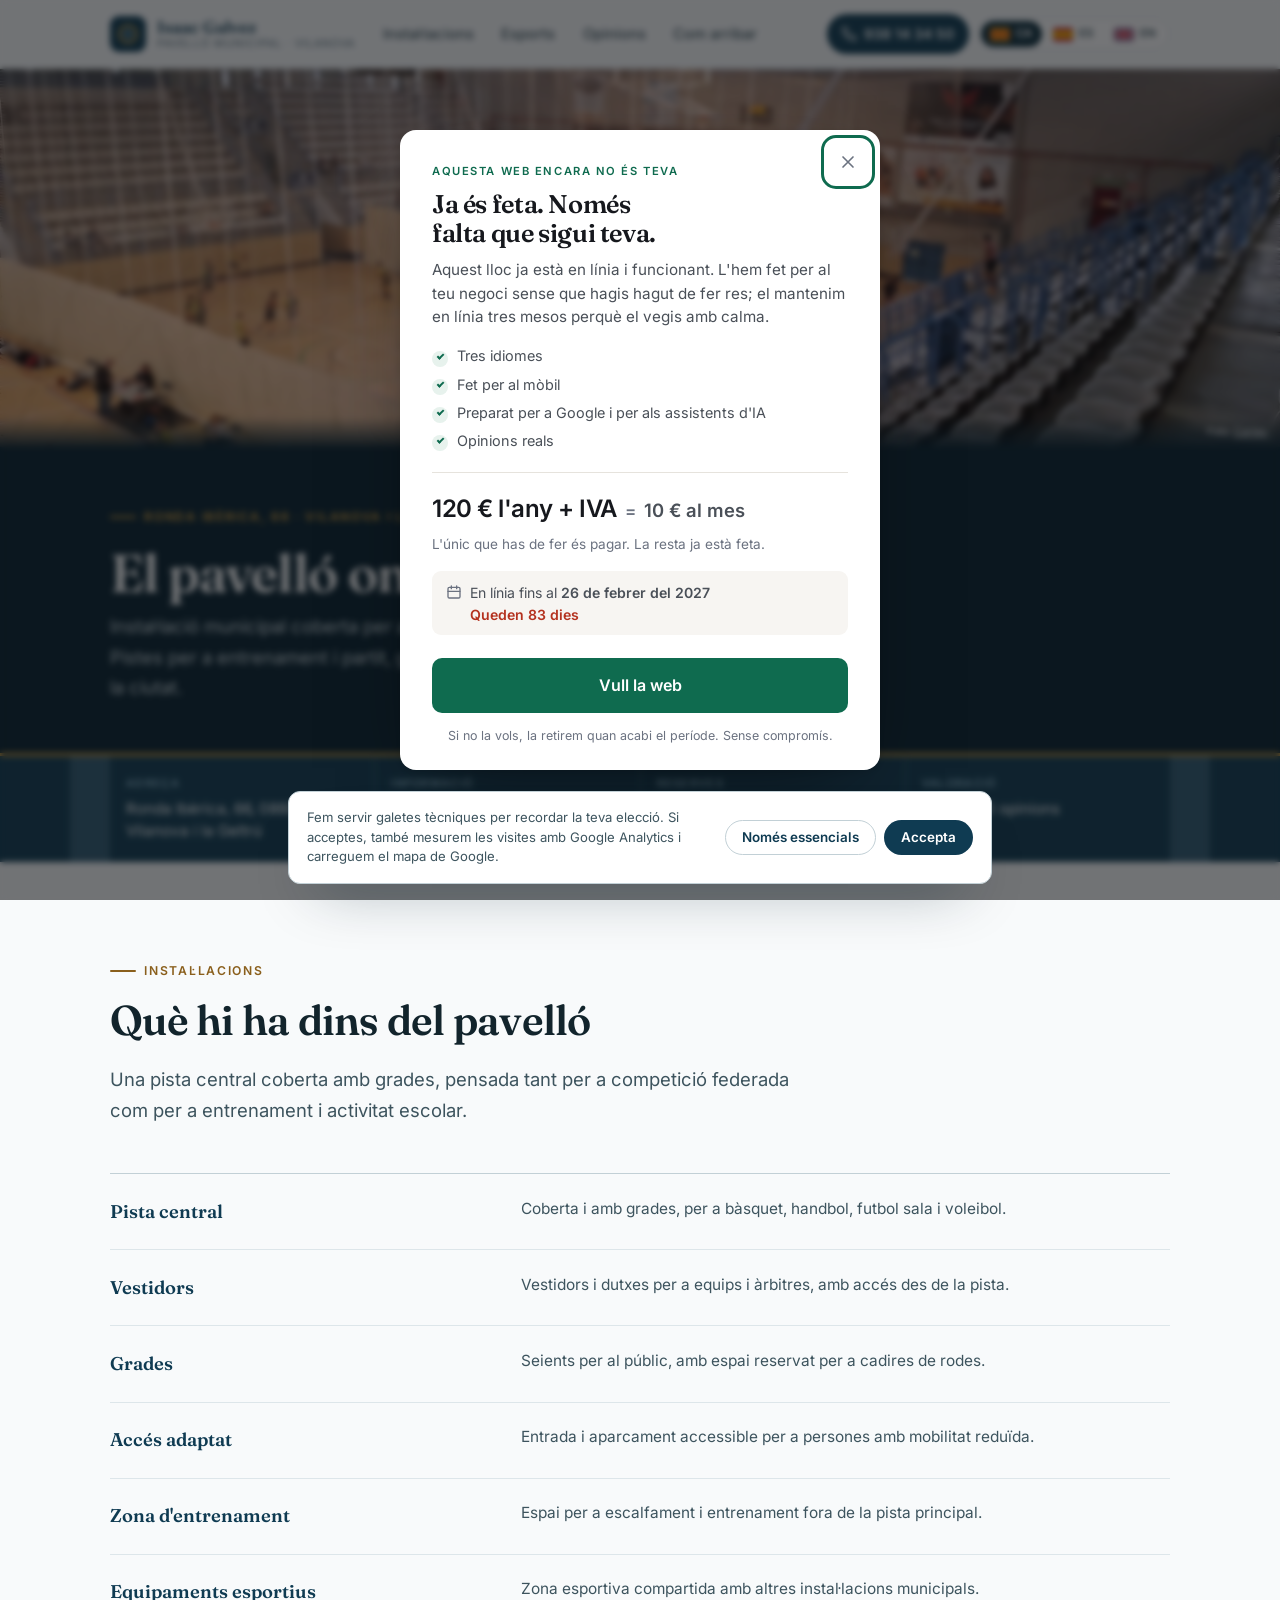
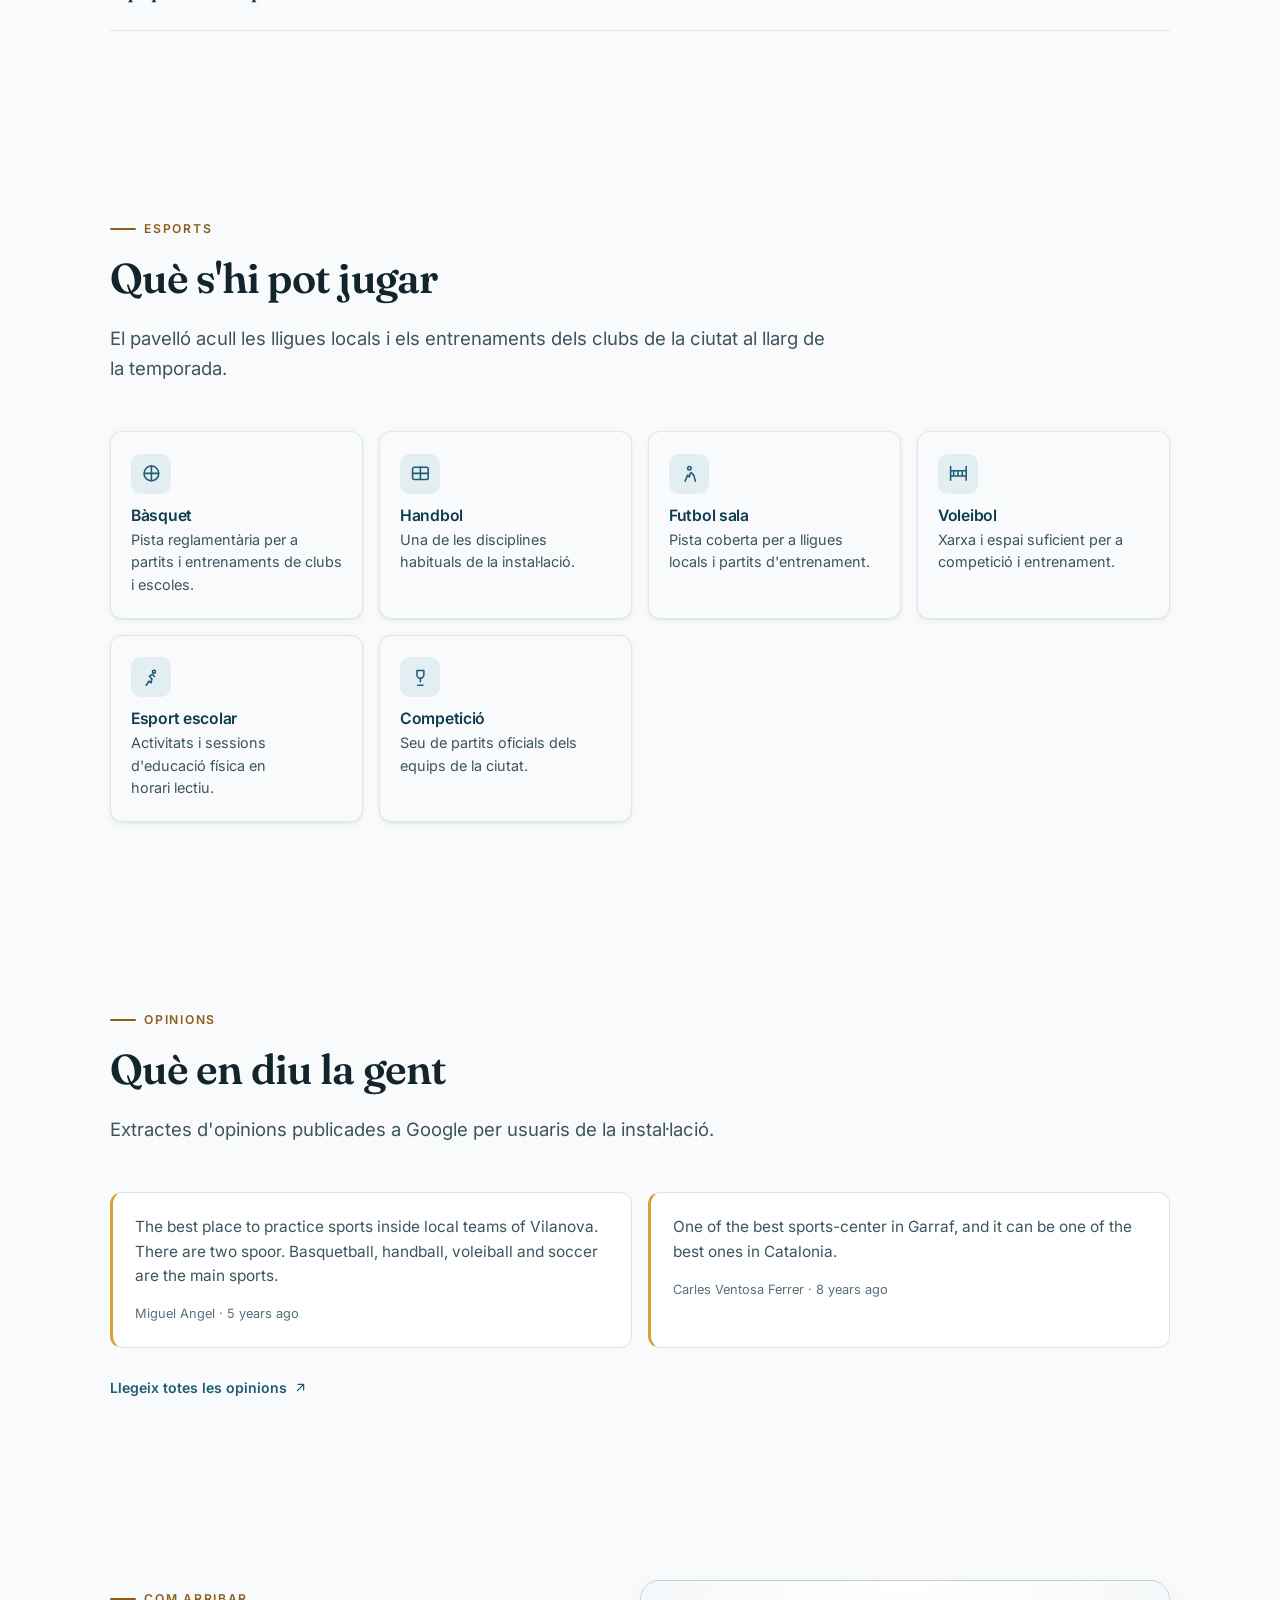
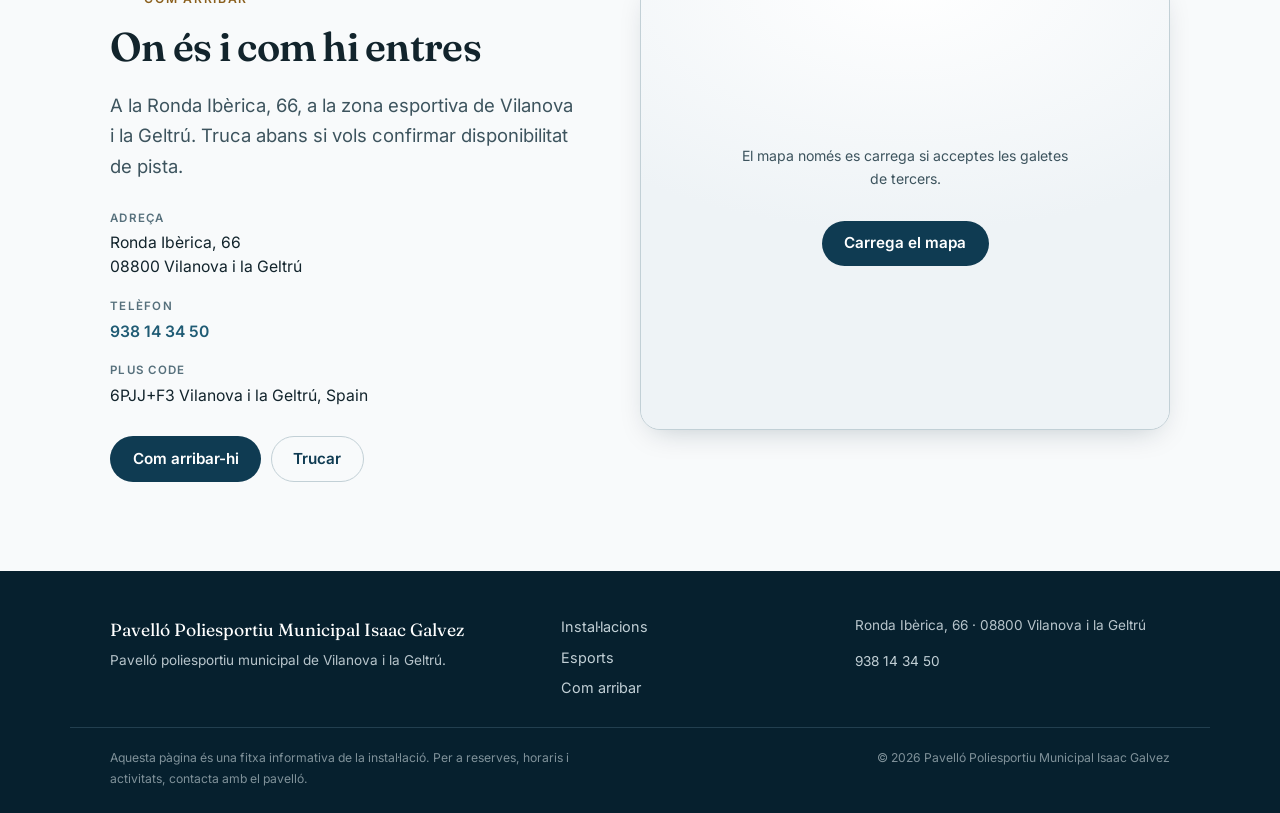
==== commit ffe2e486: "Offer panel: state the offer, take the decision Adds the branded offer dialog to every site: what th" ====
--- a/index.html
+++ b/index.html
@@ -43,6 +43,8 @@
 <link rel="stylesheet" href="./assets/css/components.css">
 <link rel="stylesheet" href="./assets/css/header-tools.css">
 <link rel="stylesheet" href="./assets/css/styles.css">
+<link rel="stylesheet" href="./assets/css/offer-panel.css">
+
 
 <!-- Google Analytics 4, consent-gated: nothing is fetched from Google until the
      visitor accepts, and storage stays denied by default until then. -->
@@ -420,6 +422,10 @@
 
 <script src="./assets/js/components.js" defer></script>
 <script src="./assets/js/main.js" defer></script>
+
+<script type="application/json" id="sm-offer-config">{"offerEnds":"2027-02-26","offerEndsLabel":"26 de febrer del 2027","buyUrl":"","offerEmail":"","phoneE164":"+34938143450","copy":{"kicker":"Aquesta web encara no és teva","title":"Ja és feta. Només falta que sigui teva.","lead":"Aquest lloc ja està en línia i funcionant. L'hem fet per al teu negoci sense que hagis hagut de fer res; el mantenim en línia tres mesos perquè el vegis amb calma.","features":["Tres idiomes","Fet per al mòbil","Preparat per a Google i per als assistents d'IA","Opinions reals"],"priceYear":"120 € l'any + IVA","priceMonth":"10 € al mes","priceNote":"L'únic que has de fer és pagar. La resta ja està feta.","until":"En línia fins al","days":"Queden {n} dies","cta":"Vull la web","buy":"Vull la web","buyPhone":"Truca i queda-te-la","contact":"Parla amb nosaltres","call":"Truca'ns","close":"Tanca","pill":"Aquesta web encara no és teva","foot":"Si no la vols, la retirem quan acabi el període. Sense compromís."}}</script>
+<script src="./assets/js/offer-panel.js" defer></script>
+
 <script src="./assets/js/header-tools.js" defer></script>
 </body>
 </html>
--- a/assets/css/offer-panel.css
+++ b/assets/css/offer-panel.css
@@ -0,0 +1,313 @@
+/* ==========================================================================
+   Offer panel — the conversion surface for a site that is live but unbought.
+   Repo: yourdataweb/site-components
+   Vendored into each site at assets/css/offer-panel.css and pinned by
+   src/components.lock.
+
+   Colour strategy, and why:
+   - The site's own accent stays on the site. The panel uses a single high-contrast
+     action colour for the primary CTA and nothing else, so the eye has exactly one
+     place to go. Two competing accents is the most common reason a dialog gets read
+     and not acted on.
+   - The primary CTA is the only element on the panel with a filled background. The
+     secondary is a quiet outline: it must be findable, not tempting.
+   - Urgency is carried by a warm red *only* on the deadline line, never on the CTA.
+     A red button reads as error; a red date reads as a deadline.
+
+   The panel is an overlay, never the page: it can be closed and the site content is
+   untouched underneath.
+   ========================================================================== */
+
+html.sm-offer-open,
+html.sm-offer-open body {
+  overflow: hidden;
+}
+
+/* The cookie notice is a legal surface and must stay reachable while the panel is
+   open: a visitor cannot be asked to accept or decline tracking behind a modal. It
+   is raised above the backdrop and the panel never covers its bottom edge. */
+html.sm-offer-open #cookiebar,
+html.sm-offer-open .cookiebar,
+html.sm-offer-open #cookie-banner {
+  z-index: 300;
+}
+
+.sm-offer {
+  --offer-ink: #16181d;
+  --offer-ink-soft: #4a5058;
+  --offer-muted: #6b7280;
+  --offer-paper: #ffffff;
+  --offer-line: #e6e3dd;
+  --offer-action: #0f6b4f;      /* one action colour, WCAG AA on white at 5.9:1 */
+  --offer-action-hover: #0b5440;
+  --offer-urgent: #b4321f;      /* deadline only */
+
+  position: fixed;
+  inset: 0;
+  z-index: 200;
+  display: flex;
+  align-items: center;
+  justify-content: center;
+  padding: 1rem;
+  font-family: Inter, -apple-system, BlinkMacSystemFont, "Segoe UI", Roboto, sans-serif;
+  -webkit-font-smoothing: antialiased;
+}
+
+.sm-offer__backdrop {
+  position: absolute;
+  inset: 0;
+  background: rgba(16, 18, 22, .58);
+  backdrop-filter: blur(3px);
+}
+
+.sm-offer__panel {
+  position: relative;
+  width: min(100%, 30rem);
+  max-height: calc(100vh - 2rem);
+  overflow-y: auto;
+  background: var(--offer-paper);
+  color: var(--offer-ink);
+  border-radius: 16px;
+  padding: 2rem 2rem 1.5rem;
+  box-shadow: 0 30px 80px -32px rgba(0, 0, 0, .55), 0 2px 8px rgba(0, 0, 0, .10);
+  animation: sm-offer-in .28s cubic-bezier(.22, 1, .36, 1);
+}
+
+@keyframes sm-offer-in {
+  from { opacity: 0; transform: translateY(12px) scale(.985); }
+  to   { opacity: 1; transform: none; }
+}
+@media (prefers-reduced-motion: reduce) {
+  .sm-offer__panel { animation: none; }
+}
+
+/* Close: top-right, 44px hit area, muted but not hidden. */
+.sm-offer__close {
+  position: absolute;
+  top: .6rem;
+  right: .6rem;
+  width: 44px;
+  height: 44px;
+  display: inline-flex;
+  align-items: center;
+  justify-content: center;
+  border: 0;
+  border-radius: 10px;
+  background: transparent;
+  color: var(--offer-muted);
+  cursor: pointer;
+}
+.sm-offer__close:hover { background: #f3f1ed; color: var(--offer-ink); }
+.sm-offer__close:focus-visible { outline: 3px solid var(--offer-action); outline-offset: 2px; }
+
+.sm-offer__kicker {
+  margin: 0 0 .55rem;
+  font-size: .7rem;
+  font-weight: 700;
+  letter-spacing: .14em;
+  text-transform: uppercase;
+  color: var(--offer-action);
+}
+
+.sm-offer__title {
+  margin: 0 0 .6rem;
+  font-family: Fraunces, Georgia, serif;
+  font-size: 1.6rem;
+  line-height: 1.15;
+  letter-spacing: -.015em;
+  color: var(--offer-ink);
+  padding-right: 2rem;
+}
+
+.sm-offer__lead {
+  margin: 0 0 1.1rem;
+  font-size: .95rem;
+  line-height: 1.55;
+  color: var(--offer-ink-soft);
+}
+
+/* Feature list: scannable, checkmarks, no icons fighting for attention. */
+.sm-offer__features {
+  margin: 0 0 1.25rem;
+  padding: 0;
+  list-style: none;
+  display: grid;
+  gap: .45rem;
+}
+.sm-offer__feature {
+  position: relative;
+  padding-left: 1.55rem;
+  font-size: .9rem;
+  line-height: 1.45;
+  color: var(--offer-ink-soft);
+}
+.sm-offer__feature::before {
+  content: "";
+  position: absolute;
+  left: 0;
+  top: .28rem;
+  width: 1rem;
+  height: 1rem;
+  border-radius: 50%;
+  background: #e7f2ed;
+}
+.sm-offer__feature::after {
+  content: "";
+  position: absolute;
+  left: .29rem;
+  top: .47rem;
+  width: .42rem;
+  height: .24rem;
+  border-left: 2px solid var(--offer-action);
+  border-bottom: 2px solid var(--offer-action);
+  transform: rotate(-45deg);
+}
+
+/* Price: the yearly figure and its monthly equivalent bound by an equals sign, so
+   they cannot be read as two separate charges. */
+.sm-offer__price {
+  display: flex;
+  align-items: baseline;
+  flex-wrap: wrap;
+  gap: .5rem;
+  padding: 1rem 0 .2rem;
+  border-top: 1px solid var(--offer-line);
+}
+.sm-offer__price-year {
+  font-size: 1.5rem;
+  font-weight: 700;
+  letter-spacing: -.02em;
+  color: var(--offer-ink);
+}
+.sm-offer__price-eq {
+  font-size: 1.05rem;
+  font-weight: 700;
+  color: var(--offer-muted);
+}
+.sm-offer__price-month {
+  font-size: 1.15rem;
+  font-weight: 600;
+  color: var(--offer-ink-soft);
+}
+.sm-offer__price-note {
+  margin: .1rem 0 0;
+  font-size: .85rem;
+  color: var(--offer-muted);
+}
+
+/* Deadline: warm red, the only place colour is allowed to alarm. */
+.sm-offer__meta {
+  display: flex;
+  align-items: flex-start;
+  gap: .5rem;
+  margin: 1rem 0 0;
+  padding: .7rem .85rem;
+  background: #f7f5f2;
+  border-radius: 9px;
+  font-size: .88rem;
+  line-height: 1.4;
+  color: var(--offer-ink-soft);
+}
+.sm-offer__meta svg { flex: none; margin-top: .1rem; color: var(--offer-muted); }
+.sm-offer__meta.is-urgent { background: #fdf1ee; color: #6d2318; }
+.sm-offer__meta.is-urgent svg { color: var(--offer-urgent); }
+.sm-offer__meta strong { color: inherit; }
+.sm-offer__days { display: block; font-weight: 600; color: var(--offer-urgent); margin-top: .15rem; }
+
+/* Actions: one filled, one outline. */
+.sm-offer__actions {
+  display: grid;
+  gap: .6rem;
+  margin-top: 1.4rem;
+}
+.sm-offer__cta {
+  display: inline-flex;
+  align-items: center;
+  justify-content: center;
+  min-height: 52px;
+  padding: .9rem 1.25rem;
+  border-radius: 10px;
+  background: var(--offer-action);
+  color: #fff;
+  font-size: 1rem;
+  font-weight: 700;
+  text-decoration: none;
+  transition: background-color .15s ease;
+}
+.sm-offer__cta:hover { background: var(--offer-action-hover); }
+.sm-offer__cta:focus-visible { outline: 3px solid var(--offer-action); outline-offset: 3px; }
+
+.sm-offer__secondary {
+  display: inline-flex;
+  align-items: center;
+  justify-content: center;
+  min-height: 46px;
+  padding: .7rem 1.25rem;
+  border: 1px solid var(--offer-line);
+  border-radius: 10px;
+  color: var(--offer-ink);
+  font-size: .93rem;
+  font-weight: 600;
+  text-decoration: none;
+}
+.sm-offer__secondary:hover { background: #f7f5f2; }
+.sm-offer__secondary:focus-visible { outline: 3px solid var(--offer-action); outline-offset: 3px; }
+
+.sm-offer__foot {
+  margin: .9rem 0 0;
+  font-size: .78rem;
+  line-height: 1.45;
+  color: var(--offer-muted);
+  text-align: center;
+}
+
+/* ---------------------------------------------------------------- mobile
+   Full-height sheet on a phone: the desktop dialog wastes the space it has and
+   pushes the CTA below the fold once the feature list wraps. */
+@media (max-width: 560px) {
+  .sm-offer { padding: 0; align-items: flex-end; }
+  .sm-offer__panel {
+    width: 100%;
+    max-height: 92vh;
+    border-radius: 18px 18px 0 0;
+    padding: 1.6rem 1.25rem 1.25rem;
+    animation: sm-offer-up .3s cubic-bezier(.22, 1, .36, 1);
+  }
+  @keyframes sm-offer-up {
+    from { opacity: 0; transform: translateY(24px); }
+    to   { opacity: 1; transform: none; }
+  }
+  .sm-offer__title { font-size: 1.35rem; }
+  .sm-offer__price-year { font-size: 1.3rem; }
+}
+
+/* ---------------------------------------------------------------- pill
+   After closing: small, low-contrast, bottom-left, out of the thumb's path. */
+/* `body >` is deliberate: a site stylesheet can define a generic `.sm-offer-pill`
+   or reset `position` on buttons, and the last-loaded rule wins. Anchoring the
+   selector keeps the pill fixed to the viewport instead of landing in normal flow
+   at the bottom of the document, where it is unclickable. */
+body > .sm-offer-pill {
+  position: fixed !important;
+  left: 1rem;
+  bottom: 1rem;
+  z-index: 190;
+  display: inline-flex;
+  align-items: center;
+  gap: .45rem;
+  max-width: calc(100vw - 2rem);
+  padding: .6rem .9rem;
+  border: 1px solid #ddd8cf;
+  border-radius: 999px;
+  background: rgba(255, 255, 255, .96);
+  color: #16181d;
+  font-family: Inter, -apple-system, BlinkMacSystemFont, "Segoe UI", Roboto, sans-serif;
+  font-size: .82rem;
+  font-weight: 600;
+  line-height: 1.2;
+  cursor: pointer;
+  box-shadow: 0 6px 20px -10px rgba(0, 0, 0, .35);
+}
+.sm-offer-pill:hover { background: #fff; }
+.sm-offer-pill:focus-visible { outline: 3px solid #0f6b4f; outline-offset: 2px; }
+.sm-offer-pill svg { flex: none; color: #0f6b4f; }
